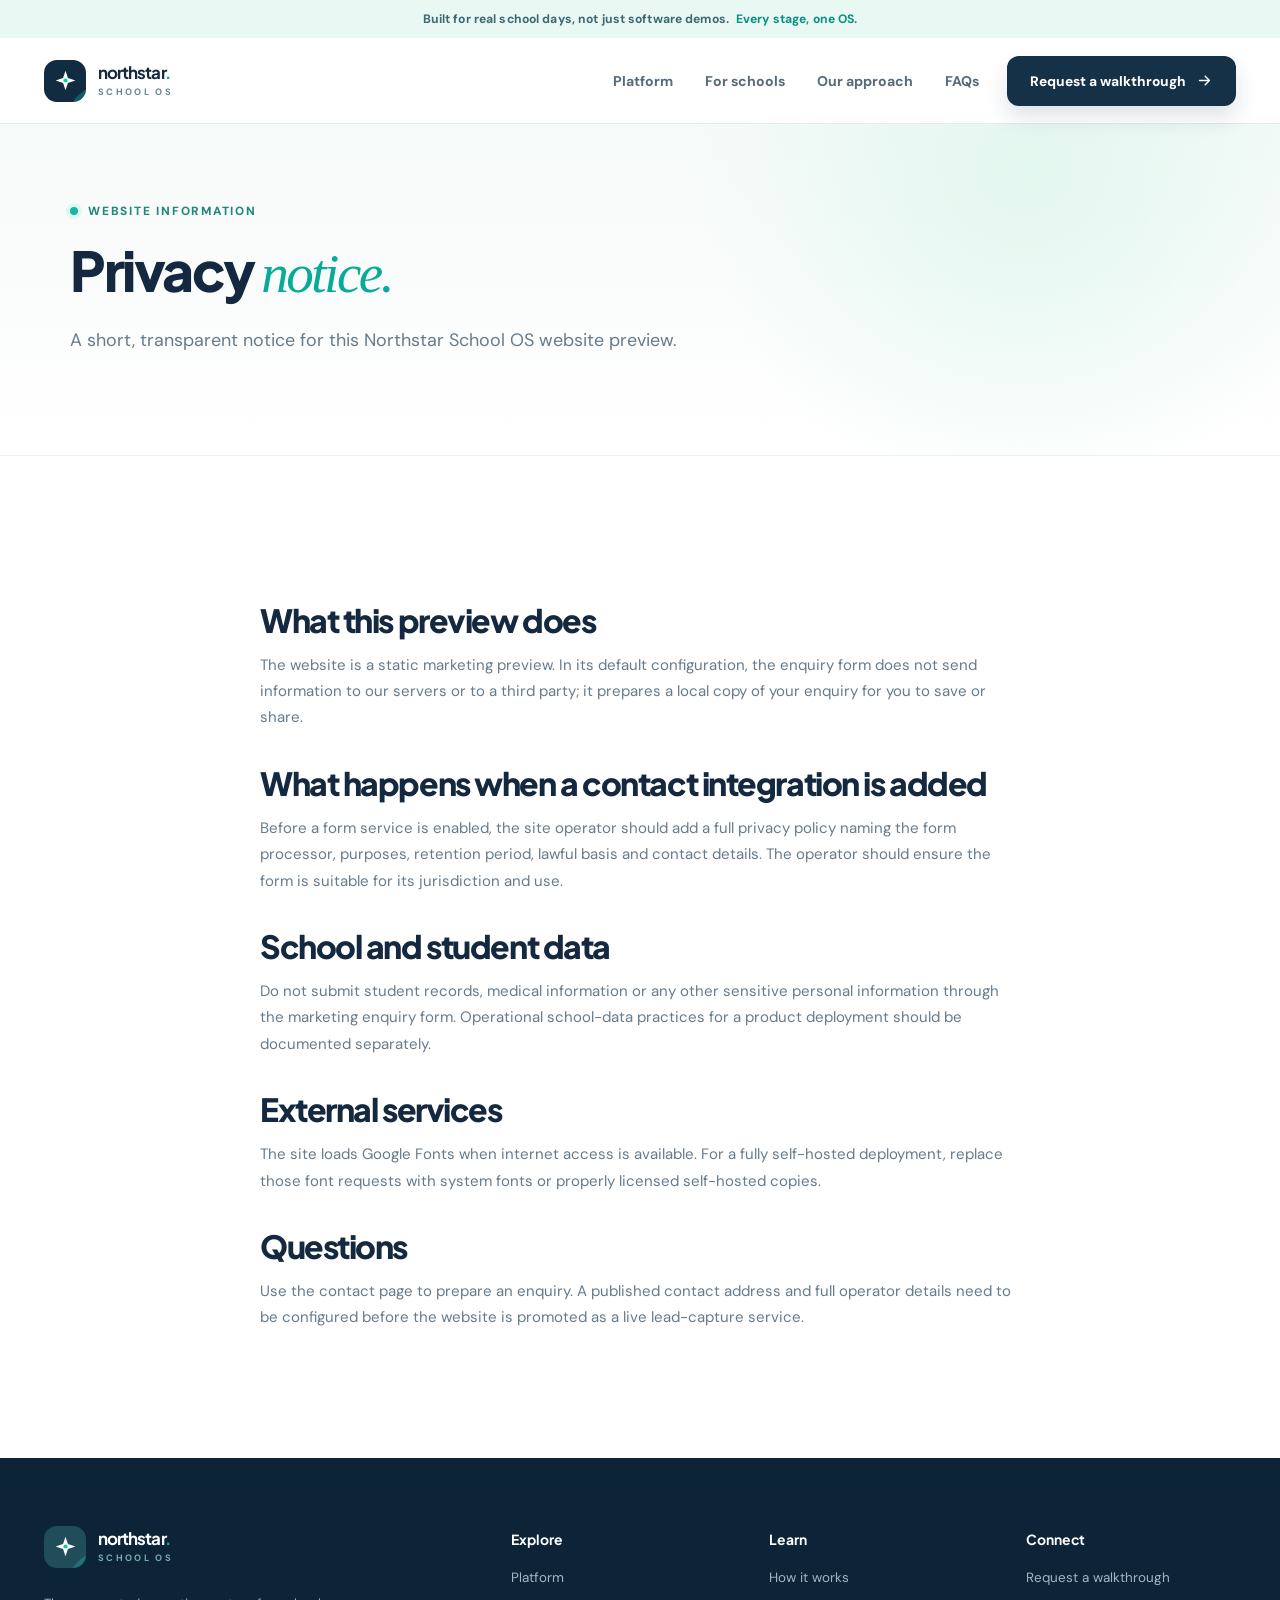
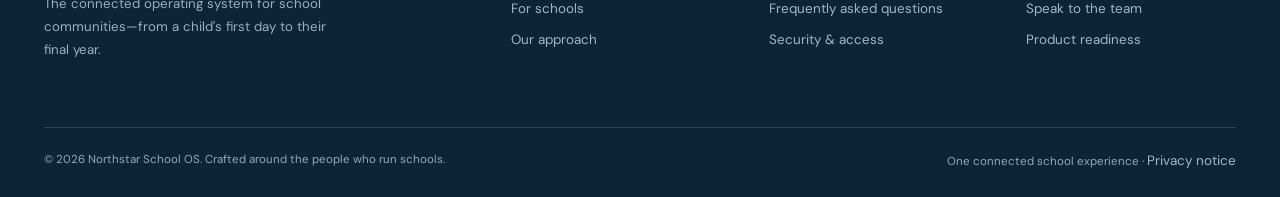
==== privacy.html @ 140eb9c6 "Publish Northstar School OS marketing website" ====
<!doctype html><html lang="en"><head><meta charset="utf-8"><meta name="viewport" content="width=device-width, initial-scale=1"><meta name="theme-color" content="#14283f"><meta name="description" content="How the Northstar School OS website preview handles contact-form information."><title>Privacy Notice | Northstar School OS</title><link rel="icon" type="image/svg+xml" href="assets/favicon.svg"><link rel="stylesheet" href="assets/styles.css"><script src="assets/site.js" defer></script></head><body><div class="topbar">Built for real school days, not just software demos. <span>Every stage, one OS.</span></div>
<header class="nav-wrap"><nav class="nav container" aria-label="Main navigation"><a class="logo" href="index.html" aria-label="Northstar School OS home"><span class="logo-mark"><svg width="23" height="23" viewBox="0 0 24 24" fill="none" aria-hidden="true"><path d="M12 1.7 14.55 9.45 22.3 12l-7.75 2.55L12 22.3l-2.55-7.75L1.7 12l7.75-2.55L12 1.7Z" fill="currentColor"/><circle cx="12" cy="12" r="2.2" fill="#17c7a9"/></svg></span><span class="logo-copy"><strong>northstar<span style="color:#10a994">.</span></strong><small>SCHOOL OS</small></span></a><div class="nav-links"><a href="platform.html" class="">Platform</a><a href="schools.html" class="">For schools</a><a href="approach.html" class="">Our approach</a><a href="index.html#faqs" class="">FAQs</a></div><div class="nav-actions"><a class="btn primary" href="contact.html">Request a walkthrough <svg width="18" height="18" viewBox="0 0 24 24" fill="none" stroke="currentColor" stroke-width="2" stroke-linecap="round" stroke-linejoin="round" aria-hidden="true"><path d="M5 12h14m-6-6 6 6-6 6"/></svg></a></div><button class="mobile-menu-btn" aria-label="Open menu" aria-expanded="false" aria-controls="mobile-menu" id="menu-toggle"><svg width="22" height="22" viewBox="0 0 24 24" fill="none" stroke="currentColor" stroke-width="2" stroke-linecap="round"><path d="M4 7h16M4 12h16M4 17h16"/></svg></button></nav><div id="mobile-menu" class="mobile-menu" aria-label="Mobile navigation"><a href="platform.html" class="">Platform</a><a href="schools.html" class="">For schools</a><a href="approach.html" class="">Our approach</a><a href="index.html#faqs" class="">FAQs</a><a class="btn primary" href="contact.html">Request a walkthrough <svg width="18" height="18" viewBox="0 0 24 24" fill="none" stroke="currentColor" stroke-width="2" stroke-linecap="round" stroke-linejoin="round" aria-hidden="true"><path d="M5 12h14m-6-6 6 6-6 6"/></svg></a></div></header><main id="main"><section class="page-hero compact"><div class="container"><span class="eyebrow">Website information</span><h1>Privacy <span class="serif">notice.</span></h1><p>A short, transparent notice for this Northstar School OS website preview.</p></div></section><section class="section"><div class="container legal-content"><h2>What this preview does</h2><p>The website is a static marketing preview. In its default configuration, the enquiry form does not send information to our servers or to a third party; it prepares a local copy of your enquiry for you to save or share.</p><h2>What happens when a contact integration is added</h2><p>Before a form service is enabled, the site operator should add a full privacy policy naming the form processor, purposes, retention period, lawful basis and contact details. The operator should ensure the form is suitable for its jurisdiction and use.</p><h2>School and student data</h2><p>Do not submit student records, medical information or any other sensitive personal information through the marketing enquiry form. Operational school-data practices for a product deployment should be documented separately.</p><h2>External services</h2><p>The site loads Google Fonts when internet access is available. For a fully self-hosted deployment, replace those font requests with system fonts or properly licensed self-hosted copies.</p><h2>Questions</h2><p>Use the contact page to prepare an enquiry. A published contact address and full operator details need to be configured before the website is promoted as a live lead-capture service.</p></div></section></main><footer class="footer"><div class="container"><div class="footer-grid"><div><a class="logo" href="index.html" aria-label="Northstar School OS home"><span class="logo-mark"><svg width="23" height="23" viewBox="0 0 24 24" fill="none" aria-hidden="true"><path d="M12 1.7 14.55 9.45 22.3 12l-7.75 2.55L12 22.3l-2.55-7.75L1.7 12l7.75-2.55L12 1.7Z" fill="currentColor"/><circle cx="12" cy="12" r="2.2" fill="#17c7a9"/></svg></span><span class="logo-copy"><strong>northstar<span style="color:#10a994">.</span></strong><small>SCHOOL OS</small></span></a><p class="footer-about">The connected operating system for school communities—from a child's first day to their final year.</p></div><div><h4>Explore</h4><a href="platform.html">Platform</a><a href="schools.html">For schools</a><a href="approach.html">Our approach</a></div><div><h4>Learn</h4><a href="index.html#how-it-works">How it works</a><a href="index.html#faqs">Frequently asked questions</a><a href="platform.html#security">Security & access</a></div><div><h4>Connect</h4><a href="contact.html">Request a walkthrough</a><a href="contact.html">Speak to the team</a><a href="platform.html#roadmap">Product readiness</a></div></div><div class="footer-bottom"><span>© <span id="year">2026</span> Northstar School OS. Crafted around the people who run schools.</span><span>One connected school experience · <a href="privacy.html">Privacy notice</a></span></div></div></footer></body></html>
---- assets/styles.css ----
@import url('https://fonts.googleapis.com/css2?family=DM+Sans:wght@400;500;600;700&family=Plus+Jakarta+Sans:wght@400;500;600;700;800&display=swap');
:root{--ink:#14283f;--ink2:#21364f;--muted:#667b8c;--line:#dce7eb;--cream:#f8faf8;--aqua:#09aa9a;--aqua2:#d9f5ef;--blue:#e9f1fa;--peach:#f8e9dd;--white:#fff;--dark:#10253c;--shadow:0 26px 80px rgba(26,59,76,.12);--radius:24px}*{box-sizing:border-box}html{scroll-behavior:smooth}body{margin:0;color:var(--ink);font-family:'DM Sans',Arial,sans-serif;background:#fff;-webkit-font-smoothing:antialiased}h1,h2,h3,h4,p{margin-top:0}h1,h2,h3,h4{font-family:'Plus Jakarta Sans',Arial,sans-serif;letter-spacing:-.045em}h1{font-size:clamp(3.15rem,5.2vw,5.75rem);line-height:1.06;font-weight:800}h2{font-size:clamp(2.25rem,3.45vw,3.9rem);line-height:1.13;font-weight:800}h3{font-size:1.3rem;line-height:1.35;letter-spacing:-.035em}p{line-height:1.75;color:var(--muted)}a{color:inherit;text-decoration:none}button,input,textarea,select{font:inherit}button{cursor:pointer}button:disabled{opacity:.6;cursor:not-allowed}:focus-visible{outline:3px solid #31c6ba;outline-offset:3px}.container{width:min(1192px,calc(100% - 64px));margin:0 auto}.serif{font-family:Georgia,serif;font-weight:400;font-style:italic;color:var(--aqua)}.eyebrow{display:inline-flex;align-items:center;gap:10px;margin-bottom:22px;font-size:.74rem;font-weight:800;letter-spacing:.15em;text-transform:uppercase;color:#20877d}.eyebrow:before{content:"";width:8px;height:8px;background:#13b9a5;border-radius:50%;box-shadow:0 0 0 4px #e2f9f3}.eyebrow.dark{color:#a4e6dc}.eyebrow.dark:before{box-shadow:0 0 0 4px #1d4b56}.topbar{height:38px;display:flex;justify-content:center;align-items:center;color:#3b6874;background:#eaf8f4;font-size:.76rem;font-weight:700;letter-spacing:.01em}.topbar span{margin-left:7px;color:#078f81}.nav-wrap{height:86px;background:rgba(255,255,255,.94);position:sticky;top:0;z-index:30;border-bottom:1px solid rgba(219,231,234,.8);backdrop-filter:blur(15px)}.nav{height:100%;display:flex;justify-content:space-between;align-items:center;gap:28px}.logo{display:inline-flex;align-items:center;gap:12px;min-width:max-content}.logo-mark{display:inline-grid;place-items:center;width:42px;height:42px;border-radius:13px;background:#112c41;color:#fff;position:relative;overflow:hidden}.logo-mark:after{content:"";position:absolute;width:52px;height:52px;left:23px;top:25px;border:11px solid rgba(31,209,184,.28);border-radius:50%}.logo-mark svg{position:relative;z-index:1}.logo-copy strong{display:block;font-family:'Plus Jakarta Sans';font-size:1.06rem;letter-spacing:-.055em;line-height:1.1}.logo-copy small{display:block;color:#6a8591;font-weight:700;font-size:.58rem;letter-spacing:.25em;margin-top:4px}.nav-links{display:flex;gap:32px;align-items:center;margin-left:auto}.nav-links a{color:#566a79;font-size:.88rem;font-weight:700;transition:.2s}.nav-links a:hover,.nav-links a.active{color:#058d80}.nav-actions{display:flex;align-items:center;gap:11px}.btn{display:inline-flex;justify-content:center;align-items:center;gap:10px;min-height:50px;padding:0 22px;border-radius:12px;border:1px solid transparent;font-weight:800;font-size:.86rem;transition:.23s;text-align:center;white-space:nowrap}.btn:hover{transform:translateY(-2px)}.btn.primary{background:#153147;color:#fff;box-shadow:0 12px 22px rgba(17,47,70,.13)}.btn.primary:hover{background:#1f485e}.btn.green{background:#04a996;color:#fff}.btn.green:hover{background:#069582}.btn.light{background:white;border-color:#d8e5e9;color:#204053}.btn.text{padding:0;background:none;color:#167f77;min-height:42px}.btn svg,.text-link svg{width:17px;height:17px}.mobile-menu-btn{border:0;background:#eaf4f2;border-radius:11px;width:43px;height:43px;color:#173d49;display:none;align-items:center;justify-content:center}.mobile-menu{display:none}.hero{position:relative;overflow:hidden;padding:92px 0 106px;background:radial-gradient(circle at 80% 22%,#e1f9f2 0%,transparent 34%),linear-gradient(180deg,#f8fcfa 0%,#fff 90%)}.hero .container{display:grid;grid-template-columns:minmax(0,1fr) minmax(0,1.04fr);align-items:center;gap:54px}.hero h1{margin-bottom:24px}.hero p.lead{font-size:1.09rem;line-height:1.75;max-width:525px;color:#5e7280}.hero .hero-ctas{display:flex;gap:12px;flex-wrap:wrap;margin:30px 0 32px}.hero-mini{display:flex;align-items:center;gap:16px;font-size:.82rem;color:#657d88}.hero-mini svg{width:18px;height:18px;color:#01a994}.mini-line{height:20px;width:1px;background:#d4e1e3}.hero-visual{min-width:0;position:relative;padding:34px 4px 40px 15px}.glow-orb{position:absolute;background:#d6f1e7;width:510px;height:510px;top:-35px;right:-80px;border-radius:50%;z-index:0}.orb-ring{position:absolute;border:1px solid rgba(26,134,127,.19);width:570px;height:570px;top:-65px;right:-110px;border-radius:50%}.dashboard{position:relative;z-index:2;border:1px solid #e2e7e7;border-radius:21px;background:white;box-shadow:var(--shadow);overflow:hidden;transform:rotate(-1.4deg)}.browser-top{height:43px;display:flex;align-items:center;justify-content:space-between;padding:0 16px;background:#f8fafb;border-bottom:1px solid #e7eff2}.browser-dots{display:flex;gap:5px}.browser-dots i{width:7px;height:7px;border-radius:50%;background:#d0dce3}.browser-dots i:first-child{background:#edaa9c}.browser-dots i:nth-child(2){background:#f2d59d}.browser-dots i:nth-child(3){background:#91d3c2}.browser-top span{font-size:.62rem;color:#8198a4;font-weight:700}.dash-shell{display:grid;grid-template-columns:117px 1fr;min-height:368px}.dash-side{background:#f7fafb;border-right:1px solid #e9eff1;padding:20px 10px}.dash-brand{font-family:'Plus Jakarta Sans';font-weight:800;letter-spacing:-.05em;font-size:.84rem;display:flex;align-items:center;gap:5px;margin:0 0 25px 6px}.dash-brand span{color:#00a78d}.dash-nav{display:flex;gap:9px;align-items:center;font-size:.62rem;font-weight:700;color:#8497a2;padding:9px 10px;margin-bottom:7px;border-radius:7px}.dash-nav.active{color:#047e72;background:#dff6f0}.dash-nav b{height:10px;width:10px;border-radius:3px;background:#b5c9ce;display:block}.dash-nav.active b{background:#11ad9e}.dash-main{padding:20px;background:#fff}.dash-head{display:flex;justify-content:space-between;align-items:center;margin-bottom:16px}.dash-head strong{font-size:1rem;letter-spacing:-.04em}.dash-head small{font-size:.61rem;color:#8ba0aa}.dash-badge{padding:6px 8px;background:#dff8f0;border-radius:20px;color:#0b8b76;font-size:.53rem;font-weight:800}.metrics{display:grid;grid-template-columns:repeat(3,1fr);gap:9px}.metric{background:#f5f9fa;border:1px solid #e9eef0;border-radius:10px;padding:11px}.metric span{color:#7993a0;font-size:.55rem;display:block;margin-bottom:6px}.metric strong{color:#19364c;font-size:1.08rem;font-family:'Plus Jakarta Sans';letter-spacing:-.04em}.metric small{color:#129c83;font-size:.54rem}.dash-bottom{display:grid;grid-template-columns:1.16fr .84fr;gap:11px;margin-top:12px}.dash-card{border:1px solid #edf0f2;border-radius:11px;padding:13px;min-width:0}.dash-card header{display:flex;align-items:center;justify-content:space-between;margin-bottom:12px}.dash-card header strong{font-size:.65rem}.dash-card header small{font-size:.51rem;color:#9ab0b8}.bars{height:106px;display:flex;align-items:flex-end;justify-content:space-between;gap:7px;padding-bottom:17px;border-bottom:1px solid #edf2f3}.bar{height:var(--height);flex:1;position:relative;border-radius:4px 4px 0 0;background:#d1e9e5}.bar.highlight{background:linear-gradient(#2fc4a9,#059b8c)}.bar:after{content:attr(data-label);position:absolute;bottom:-14px;left:50%;transform:translateX(-50%);font-size:.46rem;color:#9baab3}.activity{display:flex;gap:8px;align-items:flex-start;margin:12px 0}.activity i{flex:0 0 auto;width:21px;height:21px;background:#e0f4ed;border-radius:7px;display:grid;place-items:center;color:#18a993;font-style:normal;font-size:.65rem}.activity:nth-child(3) i{background:#eaf1ff;color:#598ad4}.activity:nth-child(4) i{background:#fdefe3;color:#c88d52}.activity strong{display:block;font-size:.57rem;line-height:1.45;color:#385467}.activity small{display:block;font-size:.49rem;color:#9aabb3;margin-top:3px}.float-card{position:absolute;z-index:4;background:#fff;border:1px solid #e1ede9;box-shadow:0 15px 45px rgba(18,46,50,.13);border-radius:13px;padding:12px 15px;display:flex;gap:11px;align-items:center;transform:rotate(3deg)}.float-card.left{bottom:18px;left:-20px}.float-card.right{top:37px;right:-30px;transform:rotate(4deg)}.float-card i{width:35px;height:35px;display:grid;place-items:center;background:#e1f8f2;color:#049a82;border-radius:10px;font-size:1.3rem;font-style:normal}.float-card strong{display:block;font-size:.72rem}.float-card small{display:block;font-size:.64rem;color:#789198;margin-top:3px}.visual-disclaimer{position:absolute;bottom:-7px;right:3px;z-index:3;font-size:.63rem;color:#91a5a8}.strip{background:#f4f9f7;padding:29px 0;border-top:1px solid #eaf0ef;border-bottom:1px solid #eaf0ef}.strip-inner{display:flex;align-items:center;gap:42px;justify-content:space-between}.strip-inner>p{font-size:.75rem;color:#87999f;font-weight:800;letter-spacing:.1em;text-transform:uppercase;max-width:160px;line-height:1.6;margin:0}.strip-points{display:flex;gap:38px;align-items:center;flex-wrap:wrap}.strip-points span{display:flex;align-items:center;gap:9px;font-size:.86rem;font-weight:800;color:#456574}.strip-points svg{width:20px;height:20px;color:#089c88}.section{padding:112px 0}.section.alt{background:#f8fbfa}.section-head{max-width:710px;margin-bottom:48px}.section-head.center{text-align:center;margin:0 auto 50px}.section-head p{font-size:1.05rem;max-width:640px}.grid{display:grid;gap:18px}.grid.cols3{grid-template-columns:repeat(3,minmax(0,1fr))}.grid.cols4{grid-template-columns:repeat(4,minmax(0,1fr))}.feature-card{border:1px solid #e4ecee;border-radius:20px;padding:30px;background:white;min-height:244px;transition:.25s;position:relative;overflow:hidden}.feature-card:hover{box-shadow:0 18px 40px rgba(22,48,57,.09);transform:translateY(-3px);border-color:#c8e9de}.icon-box{width:48px;height:48px;display:grid;place-items:center;border-radius:14px;background:#e4f8f1;color:#079d8f;margin-bottom:24px}.icon-box.blue{background:#e8f0ff;color:#5380b9}.icon-box.peach{background:#fff0e5;color:#c58458}.icon-box.purple{background:#f0e9ff;color:#8669b9}.icon-box svg{width:24px;height:24px}.feature-card h3{font-size:1.09rem;margin-bottom:9px}.feature-card p{font-size:.86rem;margin:0;line-height:1.65}.feature-card .tiny-tag{position:absolute;top:32px;right:24px;background:#f1f6f6;color:#8aa0a5;border-radius:6px;font-size:.61rem;font-weight:700;padding:6px 8px}.two-tone{background:linear-gradient(135deg,#e8f7f2,#f8fcfa);border:1px solid #d7ece4;border-radius:28px;padding:60px}.stages-layout{display:grid;grid-template-columns:.8fr 1.2fr;gap:60px;align-items:center}.stages-tabs{display:flex;flex-direction:column;gap:11px}.stage-tab{width:100%;display:flex;justify-content:space-between;align-items:center;text-align:left;padding:19px 20px;background:rgba(255,255,255,.48);color:#547082;border:1px solid transparent;border-radius:12px;font-family:'Plus Jakarta Sans';font-weight:800;transition:.2s}.stage-tab:hover{background:#fff}.stage-tab.active{background:#fff;color:#11384a;border-color:#d5e5e4;box-shadow:0 10px 25px rgba(25,81,70,.07)}.stage-tab .tab-arrow{font-size:1.2rem;color:#8eada9}.stage-panel{background:#fff;padding:40px;border:1px solid #dde9e8;border-radius:22px;min-height:379px;box-shadow:0 16px 42px rgba(23,67,60,.06)}.stage-label{display:inline-flex;border-radius:100px;background:#effaf6;color:#139a86;font-size:.67rem;font-weight:800;padding:7px 12px;text-transform:uppercase;letter-spacing:.08em}.stage-panel h3{font-size:2rem;margin:22px 0 14px}.stage-panel p{max-width:460px}.check-list{list-style:none;margin:26px 0 0;padding:0;display:grid;gap:13px}.check-list li{display:flex;align-items:center;gap:12px;font-size:.87rem;font-weight:700;color:#476374}.check-list li:before{content:'✓';display:inline-grid;place-items:center;flex:0 0 auto;width:21px;height:21px;color:#048e7b;background:#dff8ef;border-radius:100px;font-weight:900}.small-note{font-size:.75rem;color:#889b9f;margin-top:18px}.dark-section{background:#112b42;position:relative;overflow:hidden;color:#fff}.dark-section:before{content:"";position:absolute;width:650px;height:650px;border:1px solid #2b5360;border-radius:50%;right:-330px;top:-240px;box-shadow:0 0 0 85px rgba(43,83,96,.12),0 0 0 170px rgba(43,83,96,.08)}.dark-section h2,.dark-section h3{color:#fff}.dark-section p{color:#b6cbd2}.dark-section .section-head{position:relative}.role-rail{display:flex;flex-wrap:wrap;gap:10px;margin:38px 0 25px;position:relative}.role-tab{padding:12px 18px;background:#1c3b50;color:#a7c3ce;border:1px solid #315369;border-radius:12px;font-size:.87rem;font-weight:800}.role-tab:hover,.role-tab.active{background:#d4f5e9;border-color:#d4f5e9;color:#12685f}.role-panel{background:#17394e;display:grid;grid-template-columns:1fr .9fr;gap:60px;padding:42px;border:1px solid #31576a;border-radius:22px;position:relative;align-items:center}.role-panel h3{font-size:2rem;margin:14px 0}.role-panel ul{list-style:none;padding:0;display:grid;gap:13px;margin:20px 0}.role-panel li{display:flex;gap:11px;color:#d9e8e7;font-size:.89rem;align-items:center}.role-panel li:before{content:'✓';width:22px;height:22px;flex:0 0 auto;display:grid;place-items:center;border-radius:50%;background:#2c6d69;font-size:.75rem}.role-art{min-height:254px;background:#f5faf8;border-radius:16px;padding:20px;color:#234154}.role-art .role-art-top{display:flex;justify-content:space-between;font-size:.75rem;font-weight:800;padding:5px 0 14px;border-bottom:1px solid #dce6e5}.role-art .role-art-top span{color:#00a991}.role-rows{margin-top:14px}.role-row{display:flex;justify-content:space-between;align-items:center;padding:12px 0;border-bottom:1px solid #e4eeee;font-size:.77rem;font-weight:700}.role-row:last-child{border-bottom:0}.role-row span{display:flex;align-items:center;gap:10px}.role-row span i{width:26px;height:26px;border-radius:8px;display:inline-grid;place-items:center;background:#e2f5ee;font-size:.8rem;font-style:normal}.role-row strong{color:#0c9b86;font-size:.71rem}.role-row strong.neutral{color:#6e8d97}.workflow{counter-reset:step;display:grid;grid-template-columns:repeat(4,minmax(0,1fr));gap:20px}.workflow article{position:relative;padding:20px 16px 20px 0}.workflow article:before{counter-increment:step;content:'0' counter(step);color:#05a795;font-size:.79rem;font-family:'Plus Jakarta Sans';font-weight:800;letter-spacing:.1em}.workflow article:after{content:'';position:absolute;top:29px;left:50px;right:0;height:1px;background:#d6e5e3}.workflow article:last-child:after{display:none}.workflow h3{margin:20px 0 12px;font-size:1.18rem}.workflow p{font-size:.85rem}.quote-band{padding:65px 0;background:#eaf8f3;text-align:center}.quote-band blockquote{font-family:'Plus Jakarta Sans';font-size:clamp(1.5rem,2.8vw,2.8rem);font-weight:800;letter-spacing:-.045em;line-height:1.4;max-width:940px;margin:0 auto}.quote-band span{color:#039985}.faq-grid{display:grid;grid-template-columns:.72fr 1.28fr;gap:80px}.faq-list{display:grid;gap:11px}.faq-item{background:#fff;border:1px solid #e3ebed;border-radius:14px;overflow:hidden}.faq-question{width:100%;padding:20px 21px;text-align:left;border:0;background:none;color:#213b4d;font-weight:800;display:flex;justify-content:space-between;align-items:center;gap:20px;font-size:.94rem}.faq-question svg{flex:0 0 auto;width:18px;height:18px;transition:transform .2s}.faq-item.open .faq-question svg{transform:rotate(45deg)}.faq-answer{display:none;padding:0 21px 20px;color:#617784;font-size:.88rem;line-height:1.7}.faq-item.open .faq-answer{display:block}.cta-area{padding:85px 0;background:#f9fbfb}.cta-panel{background:linear-gradient(115deg,#12334a,#174b58);padding:70px 80px;border-radius:26px;color:#fff;position:relative;overflow:hidden;display:flex;align-items:center;justify-content:space-between;gap:50px}.cta-panel:after{content:'✦';position:absolute;font-size:360px;line-height:1;color:#3a7773;right:21%;top:-140px;opacity:.16;pointer-events:none}.cta-panel h2{font-size:clamp(2rem,3.3vw,3.5rem);margin:0 0 18px;max-width:640px}.cta-panel p{color:#bdced3;margin:0;max-width:490px}.cta-panel .btn{z-index:1;position:relative;flex:0 0 auto}.footer{background:#0d2438;padding:68px 0 28px;color:#fff}.footer-grid{display:grid;grid-template-columns:2fr repeat(3,1fr);gap:48px}.footer .logo-mark{background:#214d5b}.footer .logo-copy small{color:#78aaad}.footer-about{font-size:.83rem;color:#95b2bf;max-width:290px;margin-top:24px}.footer h4{font-size:.87rem;letter-spacing:0;margin:5px 0 21px}.footer a:not(.logo){display:block;color:#9fb9c3;font-size:.84rem;margin:0 0 14px}.footer a:hover{color:#fff}.footer-bottom{display:flex;justify-content:space-between;gap:24px;border-top:1px solid #274257;margin-top:52px;padding-top:24px;color:#8dabb8;font-size:.72rem}.footer-bottom a{display:inline!important;margin:0!important}.page-hero{background:radial-gradient(circle at 80% 14%,#e2f7ef,transparent 31%),linear-gradient(#f6faf8,#fff);padding:84px 0 95px;border-bottom:1px solid #edf3f1}.page-hero .container{max-width:1140px}.page-hero h1{max-width:850px;font-size:clamp(3rem,5vw,5.4rem);margin:0 0 22px}.page-hero p{max-width:700px;font-size:1.12rem}.page-hero .hero-ctas{display:flex;gap:12px;margin-top:25px}.page-hero.compact{padding:75px 0 80px}.page-hero.compact h1{font-size:clamp(2.7rem,4.3vw,4.75rem)}.platform-grid{display:grid;grid-template-columns:repeat(2,minmax(0,1fr));gap:19px}.platform-feature{padding:32px;border-radius:20px;border:1px solid #e1ebec;background:#fff;min-height:230px;display:flex;gap:23px}.platform-feature .icon-box{flex:0 0 54px;margin:0}.platform-feature h3{font-size:1.24rem}.platform-feature p{font-size:.88rem}.platform-feature small{display:inline-block;margin-top:4px;font-size:.72rem;font-weight:800;color:#139b8a;letter-spacing:.02em}.callout{background:#eaf8f2;border:1px solid #d4ebe3;padding:35px 42px;border-radius:20px;margin-top:32px;display:flex;justify-content:space-between;align-items:center;gap:30px}.callout p{margin:8px 0 0}.safety-grid{display:grid;grid-template-columns:.85fr 1.15fr;gap:70px;align-items:center}.safety-visual{background:#102b41;border-radius:26px;padding:44px;color:#fff;min-height:390px;position:relative;overflow:hidden}.safety-visual:before{content:'';position:absolute;inset:30px;border:1px solid #36576b;border-radius:23px}.safety-visual .lock{width:75px;height:75px;background:#2a5762;display:grid;place-items:center;margin:23px auto 30px;border-radius:23px;color:#9defd9}.safety-visual .lock svg{width:37px;height:37px}.safety-visual h3{text-align:center;font-size:1.65rem;max-width:300px;margin:0 auto 20px;line-height:1.4}.safety-visual p{text-align:center;font-size:.85rem;color:#afc9ce}.safety-visual .pill-row{display:flex;justify-content:center;gap:8px;flex-wrap:wrap;margin-top:28px}.safety-visual .pill-row span{font-size:.68rem;color:#b2eade;border:1px solid #42756d;padding:9px 11px;border-radius:50px}.content-list{display:grid;gap:20px;margin-top:30px}.content-list div{display:flex;gap:16px}.content-list .icon-box{margin:0;flex:0 0 42px;width:42px;height:42px;border-radius:12px}.content-list h3{margin-bottom:5px;font-size:1.04rem}.content-list p{font-size:.85rem;margin:0}.solution-cards{display:grid;grid-template-columns:repeat(3,1fr);gap:18px}.solution-card{padding:32px;border-radius:21px;border:1px solid #e0eae9;background:#fff}.solution-card h3{font-size:1.45rem}.solution-card p{font-size:.89rem}.solution-card ul{list-style:none;padding:0;margin:22px 0;display:grid;gap:12px}.solution-card li{font-size:.84rem;color:#435c6a;display:flex;gap:8px;align-items:flex-start}.solution-card li:before{content:'✦';color:#13af9c}.solution-card .text-link{color:#079784;font-size:.85rem;font-weight:800}.solution-card.featured{background:#12354a;color:white;border-color:#12354a}.solution-card.featured p,.solution-card.featured li{color:#c1d7d7}.solution-card.featured .text-link{color:#80e6cf}.solution-card.featured .icon-box{background:#24566a;color:#90edce}.outcome-columns{display:grid;grid-template-columns:repeat(2,1fr);gap:28px}.outcome{display:flex;align-items:start;gap:18px;padding:22px;background:#fff;border:1px solid #e3efee;border-radius:16px}.outcome .icon-box{flex:0 0 43px;width:43px;height:43px;margin:0;border-radius:12px}.outcome h3{font-size:1.1rem;margin-bottom:7px}.outcome p{font-size:.85rem;margin:0}.manifesto{display:grid;grid-template-columns:1fr 1fr;gap:68px;align-items:center}.manifesto-big{background:#e9f7f2;border-radius:27px;padding:55px}.manifesto-big p{font-size:clamp(1.5rem,2.9vw,2.65rem);font-weight:800;font-family:'Plus Jakarta Sans';letter-spacing:-.04em;color:#24465a;line-height:1.42;margin:0}.manifesto-big span{color:#009b8c}.principles{display:grid;gap:15px}.principle{padding:22px 0;border-bottom:1px solid #dfebea;display:flex;gap:19px}.principle span{font-family:'Plus Jakarta Sans';font-size:.85rem;font-weight:800;color:#05a695}.principle h3{margin:0 0 7px}.principle p{font-size:.87rem;margin:0}.contact-grid{display:grid;grid-template-columns:.9fr 1.1fr;gap:72px;align-items:start}.contact-aside{padding-top:15px}.contact-aside h2{font-size:clamp(2.3rem,3.4vw,3.6rem)}.contact-steps{margin:35px 0;display:grid;gap:21px}.contact-steps div{display:flex;gap:15px;align-items:start}.contact-steps i{width:31px;height:31px;display:grid;place-items:center;background:#e1f7ef;color:#028c7d;border-radius:10px;font-weight:800;font-style:normal;flex:0 0 auto;font-size:.77rem}.contact-steps p{margin:2px 0 0;color:#506f7b;font-size:.89rem}.contact-form{padding:37px;background:#fff;border:1px solid #e1ebeb;border-radius:23px;box-shadow:0 22px 60px rgba(23,69,66,.06)}.contact-form h3{font-size:1.5rem;margin-bottom:8px}.form-intro{font-size:.84rem;margin-bottom:25px}.form-grid{display:grid;grid-template-columns:1fr 1fr;gap:17px}.field{display:flex;flex-direction:column;gap:7px}.field.full{grid-column:1/-1}.field label{font-weight:800;font-size:.76rem;color:#3e5864}.field input,.field select,.field textarea{width:100%;border:1px solid #d7e3e7;border-radius:10px;background:#fcfdfd;color:#294659;padding:14px 13px;font-size:.85rem;outline:0;transition:.2s}.field textarea{min-height:125px;resize:vertical}.field input:focus,.field textarea:focus,.field select:focus{border-color:#04a38f;box-shadow:0 0 0 3px #dbf6ef}.form-foot{margin-top:24px}.form-foot button{width:100%}.form-foot p{font-size:.74rem;margin:13px 0 0}.form-message{margin-top:16px;padding:16px;background:#eff9f6;color:#136f62;border:1px solid #bfe6da;border-radius:12px;font-size:.84rem;line-height:1.7;display:none}.form-message.visible{display:block}.label-chip{background:#eaf6f0;color:#0c9484;padding:8px 13px;border-radius:30px;display:inline-flex;font-size:.69rem;font-weight:800;margin-bottom:24px}.legal-content{max-width:760px}.legal-content h2{font-size:2rem;margin:34px 0 14px}.legal-content p,.legal-content li{font-size:.94rem}.legal-content ul{padding-left:23px}.notfound{text-align:center;padding:120px 20px}.notfound h1{font-size:5rem}.muted{color:#7d9299}.text-link{display:inline-flex;align-items:center;gap:7px;font-weight:800;color:#029d8d;font-size:.89rem}.text-link:hover{text-decoration:underline}.mobile-only{display:none}@media (max-width:1080px){.nav-links{gap:20px}.nav-actions .btn{padding:0 15px}.hero .container{gap:20px}.hero-visual{transform:scale(.95);transform-origin:center}.float-card.right{right:-6px}.feature-card{padding:24px}.cta-panel{padding:58px}.footer-grid{gap:30px}}@media (max-width:900px){.container{width:min(100% - 42px,680px)}.nav-links,.nav-actions{display:none}.mobile-menu-btn{display:flex;margin-left:auto}.mobile-menu.open{display:flex;position:absolute;top:86px;left:0;right:0;background:white;flex-direction:column;padding:15px 22px 25px;box-shadow:0 25px 35px rgba(13,42,47,.13);border-bottom:1px solid #e1e9e9}.mobile-menu a{padding:13px 8px;font-size:.95rem;font-weight:800;color:#345366}.mobile-menu .btn{margin-top:10px}.hero{padding:75px 0 65px}.hero .container{grid-template-columns:1fr}.hero h1{max-width:670px}.hero p.lead{max-width:600px}.hero-visual{margin:5px auto 0;max-width:560px;width:100%;transform:none}.grid.cols3{grid-template-columns:repeat(2,1fr)}.grid.cols4{grid-template-columns:repeat(2,1fr)}.strip-inner{gap:22px;align-items:start;flex-direction:column}.stages-layout,.faq-grid,.role-panel,.manifesto,.safety-grid,.contact-grid{grid-template-columns:1fr;gap:35px}.stage-panel{min-height:0}.two-tone{padding:34px}.workflow{grid-template-columns:repeat(2,1fr)}.workflow article:nth-child(2):after{display:none}.footer-grid{grid-template-columns:1fr 1fr}.footer-grid>div:first-child{grid-column:1/-1}.cta-panel{display:block}.cta-panel .btn{margin-top:30px}.platform-grid,.outcome-columns{grid-template-columns:1fr}.solution-cards{grid-template-columns:1fr 1fr}.page-hero{padding:75px 0}.section{padding:80px 0}}@media (max-width:600px){.container{width:calc(100% - 36px)}.topbar{font-size:.62rem}.nav-wrap{height:72px}.nav{gap:8px}.logo-mark{width:38px;height:38px}.logo-copy strong{font-size:.95rem}.mobile-menu.open{top:72px}.hero{padding:59px 0 68px}.hero h1{font-size:clamp(2.55rem,12vw,3.75rem);letter-spacing:-.055em}.hero p.lead{font-size:1rem}.hero .hero-ctas{flex-direction:column;align-items:stretch}.hero-mini{flex-wrap:wrap;gap:11px}.hero-visual{padding:20px 0 28px}.glow-orb{width:350px;height:350px;right:-15px;top:-3px}.orb-ring{width:380px;height:380px;right:-30px;top:-18px}.dashboard{transform:none}.dash-shell{grid-template-columns:82px 1fr;min-height:0}.dash-side{padding:16px 5px}.dash-brand{font-size:.6rem;margin-left:4px}.dash-nav{padding:9px 3px;font-size:.48rem;gap:4px}.dash-nav b{height:7px;width:7px}.dash-main{padding:12px}.dash-head strong{font-size:.78rem}.dash-head small{font-size:.46rem}.dash-badge{font-size:.46rem}.metrics{gap:5px}.metric{padding:7px;border-radius:6px}.metric span{font-size:.47rem}.metric strong{font-size:.79rem}.metric small{font-size:.43rem}.dash-bottom{gap:5px;margin-top:7px}.dash-card{padding:8px;border-radius:6px}.dash-card header strong{font-size:.53rem}.dash-card header small{font-size:.45rem}.bars{gap:3px;height:92px}.activity{margin:8px 0;gap:5px}.activity i{height:15px;width:15px;font-size:.43rem}.activity strong{font-size:.42rem}.activity small{font-size:.38rem}.float-card{padding:7px 9px;gap:6px}.float-card.left{left:-8px;bottom:0}.float-card.right{right:-8px;top:7px}.float-card i{width:24px;height:24px;font-size:.8rem;border-radius:7px}.float-card strong{font-size:.52rem}.float-card small{font-size:.45rem}.visual-disclaimer{bottom:-16px;right:0}.section{padding:71px 0}.section-head{margin-bottom:35px}.section-head h2{font-size:clamp(2.1rem,9vw,3rem)}.grid.cols3,.grid.cols4,.solution-cards{grid-template-columns:1fr}.feature-card{min-height:0;padding:27px}.two-tone{padding:22px;border-radius:20px}.stages-tabs{gap:7px}.stage-tab{padding:15px}.stage-panel{padding:24px}.stage-panel h3{font-size:1.6rem}.dark-section .role-rail{display:grid;grid-template-columns:1fr 1fr}.role-tab{padding:12px 7px;font-size:.76rem}.role-panel{padding:24px;gap:20px}.role-panel h3{font-size:1.65rem}.role-art{min-height:0;padding:15px}.workflow{grid-template-columns:1fr;gap:3px}.workflow article:after{display:none}.quote-band{padding:47px 0}.faq-grid{gap:23px}.cta-area{padding:50px 0}.cta-panel{padding:37px 27px;border-radius:20px}.cta-panel h2{font-size:2.2rem}.footer{padding:55px 0 25px}.footer-grid{grid-template-columns:1fr 1fr;gap:30px 20px}.footer-grid>div:first-child{grid-column:1/-1}.footer-bottom{flex-direction:column;gap:10px}.page-hero{padding:60px 0 64px}.page-hero h1{font-size:clamp(2.5rem,10.5vw,3.75rem)}.page-hero .hero-ctas{flex-direction:column;align-items:stretch}.platform-feature{padding:23px;gap:16px}.platform-feature .icon-box{flex-basis:42px;width:42px;height:42px}.callout{padding:25px;display:block}.callout .btn{margin-top:24px}.safety-visual{padding:27px;min-height:330px}.manifesto-big{padding:32px}.contact-form{padding:22px}.form-grid{grid-template-columns:1fr}.field.full{grid-column:auto}.contact-aside h2{font-size:2.4rem}}
@media(prefers-reduced-motion:reduce){*,*:before,*:after{scroll-behavior:auto!important;transition-duration:.01ms!important;animation-duration:.01ms!important}}
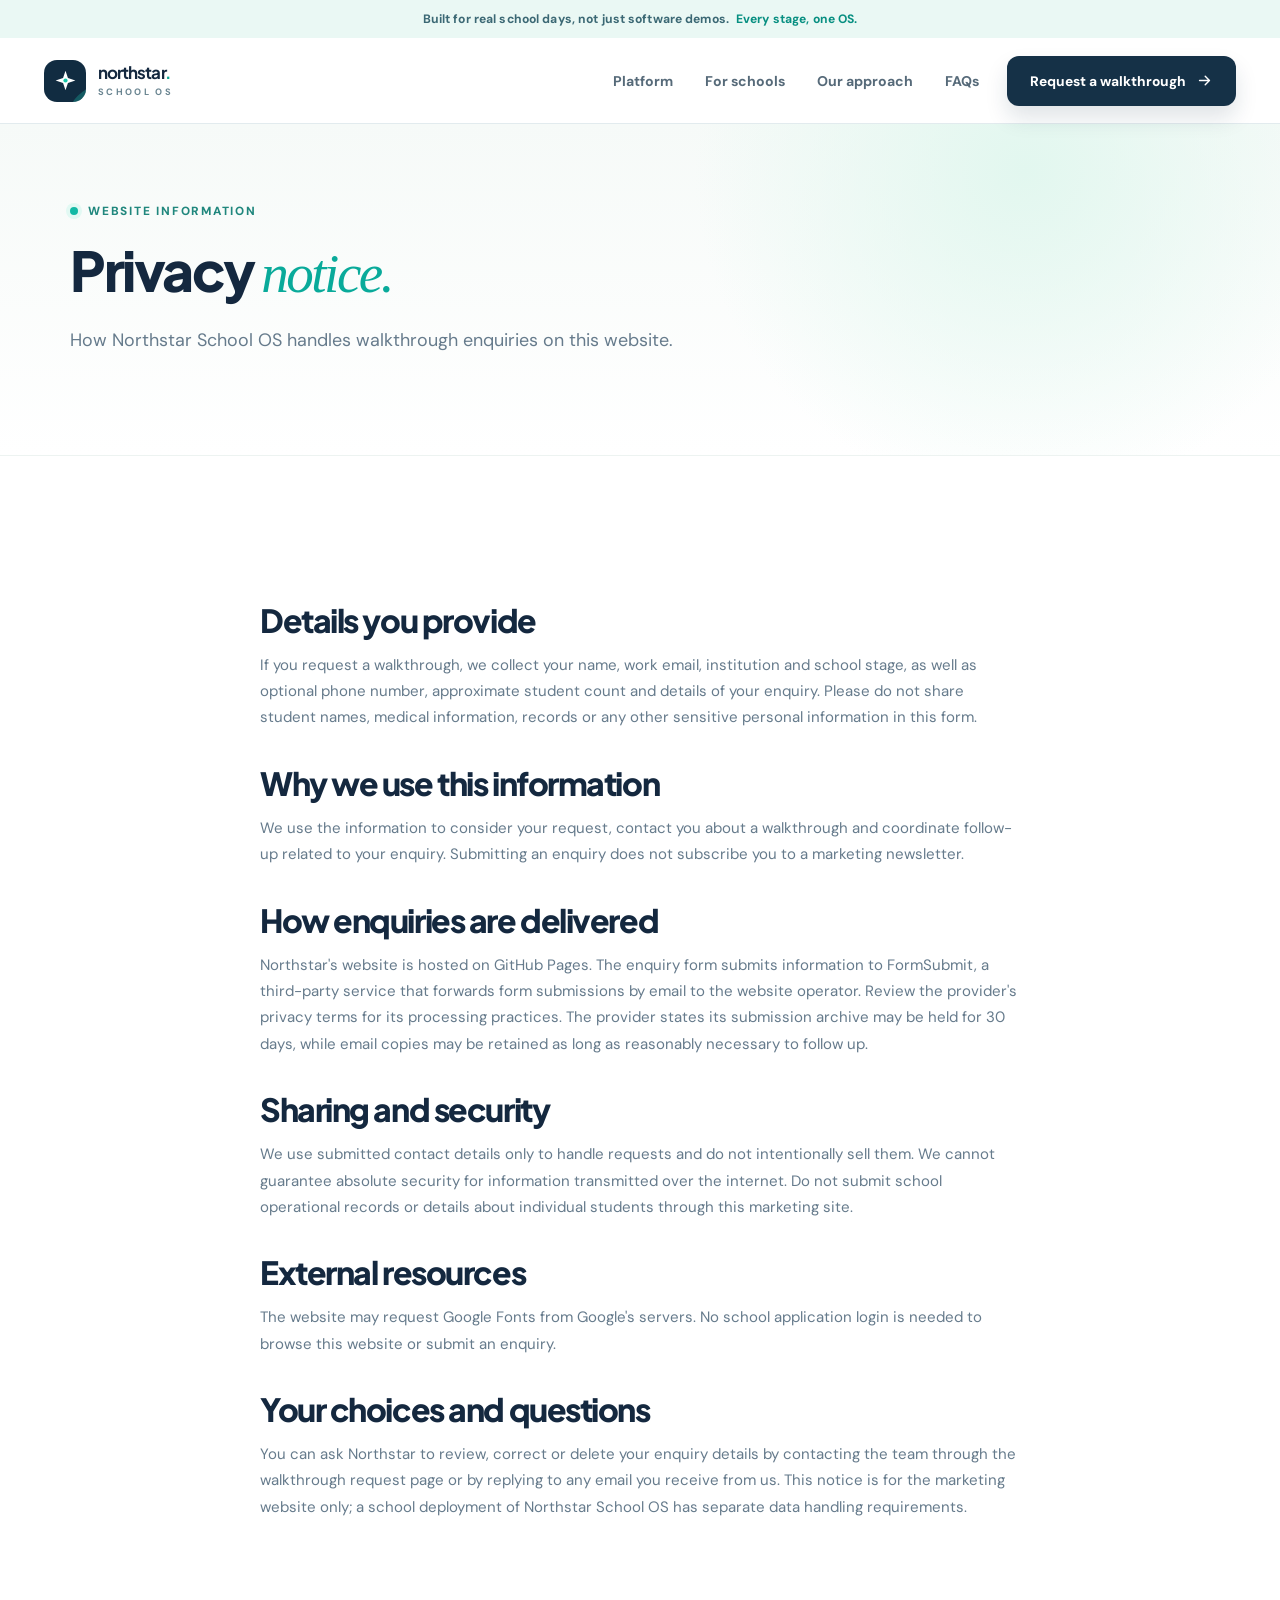
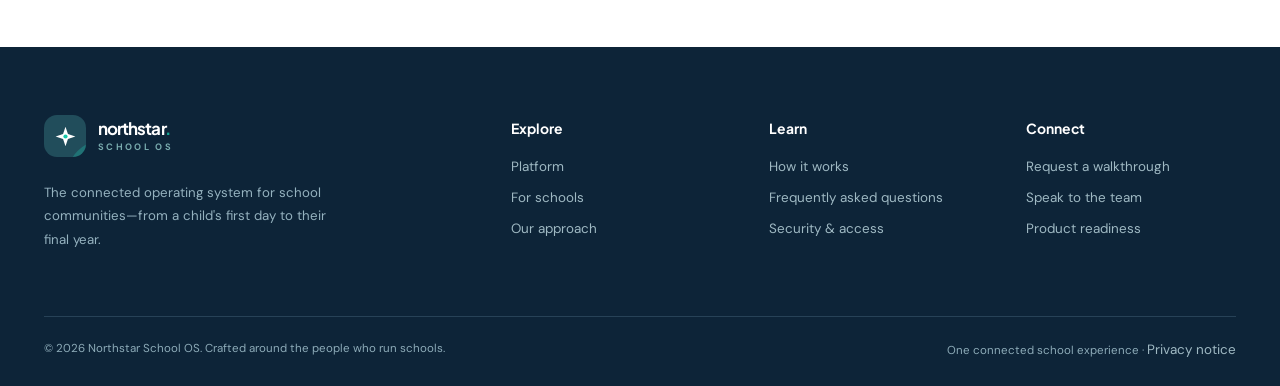
==== commit b1d9081b: "Publish Northstar School OS marketing website" ====
--- a/privacy.html
+++ b/privacy.html
@@ -1,2 +1,9 @@
-<!doctype html><html lang="en"><head><meta charset="utf-8"><meta name="viewport" content="width=device-width, initial-scale=1"><meta name="theme-color" content="#14283f"><meta name="description" content="How the Northstar School OS website preview handles contact-form information."><title>Privacy Notice | Northstar School OS</title><link rel="icon" type="image/svg+xml" href="assets/favicon.svg"><link rel="stylesheet" href="assets/styles.css"><script src="assets/site.js" defer></script></head><body><div class="topbar">Built for real school days, not just software demos. <span>Every stage, one OS.</span></div>
-<header class="nav-wrap"><nav class="nav container" aria-label="Main navigation"><a class="logo" href="index.html" aria-label="Northstar School OS home"><span class="logo-mark"><svg width="23" height="23" viewBox="0 0 24 24" fill="none" aria-hidden="true"><path d="M12 1.7 14.55 9.45 22.3 12l-7.75 2.55L12 22.3l-2.55-7.75L1.7 12l7.75-2.55L12 1.7Z" fill="currentColor"/><circle cx="12" cy="12" r="2.2" fill="#17c7a9"/></svg></span><span class="logo-copy"><strong>northstar<span style="color:#10a994">.</span></strong><small>SCHOOL OS</small></span></a><div class="nav-links"><a href="platform.html" class="">Platform</a><a href="schools.html" class="">For schools</a><a href="approach.html" class="">Our approach</a><a href="index.html#faqs" class="">FAQs</a></div><div class="nav-actions"><a class="btn primary" href="contact.html">Request a walkthrough <svg width="18" height="18" viewBox="0 0 24 24" fill="none" stroke="currentColor" stroke-width="2" stroke-linecap="round" stroke-linejoin="round" aria-hidden="true"><path d="M5 12h14m-6-6 6 6-6 6"/></svg></a></div><button class="mobile-menu-btn" aria-label="Open menu" aria-expanded="false" aria-controls="mobile-menu" id="menu-toggle"><svg width="22" height="22" viewBox="0 0 24 24" fill="none" stroke="currentColor" stroke-width="2" stroke-linecap="round"><path d="M4 7h16M4 12h16M4 17h16"/></svg></button></nav><div id="mobile-menu" class="mobile-menu" aria-label="Mobile navigation"><a href="platform.html" class="">Platform</a><a href="schools.html" class="">For schools</a><a href="approach.html" class="">Our approach</a><a href="index.html#faqs" class="">FAQs</a><a class="btn primary" href="contact.html">Request a walkthrough <svg width="18" height="18" viewBox="0 0 24 24" fill="none" stroke="currentColor" stroke-width="2" stroke-linecap="round" stroke-linejoin="round" aria-hidden="true"><path d="M5 12h14m-6-6 6 6-6 6"/></svg></a></div></header><main id="main"><section class="page-hero compact"><div class="container"><span class="eyebrow">Website information</span><h1>Privacy <span class="serif">notice.</span></h1><p>A short, transparent notice for this Northstar School OS website preview.</p></div></section><section class="section"><div class="container legal-content"><h2>What this preview does</h2><p>The website is a static marketing preview. In its default configuration, the enquiry form does not send information to our servers or to a third party; it prepares a local copy of your enquiry for you to save or share.</p><h2>What happens when a contact integration is added</h2><p>Before a form service is enabled, the site operator should add a full privacy policy naming the form processor, purposes, retention period, lawful basis and contact details. The operator should ensure the form is suitable for its jurisdiction and use.</p><h2>School and student data</h2><p>Do not submit student records, medical information or any other sensitive personal information through the marketing enquiry form. Operational school-data practices for a product deployment should be documented separately.</p><h2>External services</h2><p>The site loads Google Fonts when internet access is available. For a fully self-hosted deployment, replace those font requests with system fonts or properly licensed self-hosted copies.</p><h2>Questions</h2><p>Use the contact page to prepare an enquiry. A published contact address and full operator details need to be configured before the website is promoted as a live lead-capture service.</p></div></section></main><footer class="footer"><div class="container"><div class="footer-grid"><div><a class="logo" href="index.html" aria-label="Northstar School OS home"><span class="logo-mark"><svg width="23" height="23" viewBox="0 0 24 24" fill="none" aria-hidden="true"><path d="M12 1.7 14.55 9.45 22.3 12l-7.75 2.55L12 22.3l-2.55-7.75L1.7 12l7.75-2.55L12 1.7Z" fill="currentColor"/><circle cx="12" cy="12" r="2.2" fill="#17c7a9"/></svg></span><span class="logo-copy"><strong>northstar<span style="color:#10a994">.</span></strong><small>SCHOOL OS</small></span></a><p class="footer-about">The connected operating system for school communities—from a child's first day to their final year.</p></div><div><h4>Explore</h4><a href="platform.html">Platform</a><a href="schools.html">For schools</a><a href="approach.html">Our approach</a></div><div><h4>Learn</h4><a href="index.html#how-it-works">How it works</a><a href="index.html#faqs">Frequently asked questions</a><a href="platform.html#security">Security & access</a></div><div><h4>Connect</h4><a href="contact.html">Request a walkthrough</a><a href="contact.html">Speak to the team</a><a href="platform.html#roadmap">Product readiness</a></div></div><div class="footer-bottom"><span>© <span id="year">2026</span> Northstar School OS. Crafted around the people who run schools.</span><span>One connected school experience · <a href="privacy.html">Privacy notice</a></span></div></div></footer></body></html>+<!doctype html><html lang="en"><head><meta charset="utf-8"><meta name="viewport" content="width=device-width, initial-scale=1"><meta name="theme-color" content="#14283f"><meta name="description" content="How Northstar School OS handles walkthrough enquiries submitted through this website."><title>Privacy Notice | Northstar School OS</title><link rel="icon" type="image/svg+xml" href="assets/favicon.svg"><link rel="stylesheet" href="assets/styles.css"><script src="assets/site.js" defer></script></head><body><div class="topbar">Built for real school days, not just software demos. <span>Every stage, one OS.</span></div>
+<header class="nav-wrap"><nav class="nav container" aria-label="Main navigation"><a class="logo" href="index.html" aria-label="Northstar School OS home"><span class="logo-mark"><svg width="23" height="23" viewBox="0 0 24 24" fill="none" aria-hidden="true"><path d="M12 1.7 14.55 9.45 22.3 12l-7.75 2.55L12 22.3l-2.55-7.75L1.7 12l7.75-2.55L12 1.7Z" fill="currentColor"/><circle cx="12" cy="12" r="2.2" fill="#17c7a9"/></svg></span><span class="logo-copy"><strong>northstar<span style="color:#10a994">.</span></strong><small>SCHOOL OS</small></span></a><div class="nav-links"><a href="platform.html" class="">Platform</a><a href="schools.html" class="">For schools</a><a href="approach.html" class="">Our approach</a><a href="index.html#faqs" class="">FAQs</a></div><div class="nav-actions"><a class="btn primary" href="contact.html">Request a walkthrough <svg width="18" height="18" viewBox="0 0 24 24" fill="none" stroke="currentColor" stroke-width="2" stroke-linecap="round" stroke-linejoin="round" aria-hidden="true"><path d="M5 12h14m-6-6 6 6-6 6"/></svg></a></div><button class="mobile-menu-btn" aria-label="Open menu" aria-expanded="false" aria-controls="mobile-menu" id="menu-toggle"><svg width="22" height="22" viewBox="0 0 24 24" fill="none" stroke="currentColor" stroke-width="2" stroke-linecap="round"><path d="M4 7h16M4 12h16M4 17h16"/></svg></button></nav><div id="mobile-menu" class="mobile-menu" aria-label="Mobile navigation"><a href="platform.html" class="">Platform</a><a href="schools.html" class="">For schools</a><a href="approach.html" class="">Our approach</a><a href="index.html#faqs" class="">FAQs</a><a class="btn primary" href="contact.html">Request a walkthrough <svg width="18" height="18" viewBox="0 0 24 24" fill="none" stroke="currentColor" stroke-width="2" stroke-linecap="round" stroke-linejoin="round" aria-hidden="true"><path d="M5 12h14m-6-6 6 6-6 6"/></svg></a></div></header><main id="main"><section class="page-hero compact"><div class="container"><span class="eyebrow">Website information</span><h1>Privacy <span class="serif">notice.</span></h1><p>How Northstar School OS handles walkthrough enquiries on this website.</p></div></section><section class="section"><div class="container legal-content">
+<h2>Details you provide</h2><p>If you request a walkthrough, we collect your name, work email, institution and school stage, as well as optional phone number, approximate student count and details of your enquiry. Please do not share student names, medical information, records or any other sensitive personal information in this form.</p>
+<h2>Why we use this information</h2><p>We use the information to consider your request, contact you about a walkthrough and coordinate follow-up related to your enquiry. Submitting an enquiry does not subscribe you to a marketing newsletter.</p>
+<h2>How enquiries are delivered</h2><p>Northstar's website is hosted on GitHub Pages. The enquiry form submits information to <a href="https://formsubmit.co/" rel="noopener noreferrer">FormSubmit</a>, a third-party service that forwards form submissions by email to the website operator. Review the <a href="https://formsubmit.co/privacy.pdf" rel="noopener noreferrer">provider's privacy terms</a> for its processing practices. The provider states its submission archive may be held for 30 days, while email copies may be retained as long as reasonably necessary to follow up.</p>
+<h2>Sharing and security</h2><p>We use submitted contact details only to handle requests and do not intentionally sell them. We cannot guarantee absolute security for information transmitted over the internet. Do not submit school operational records or details about individual students through this marketing site.</p>
+<h2>External resources</h2><p>The website may request Google Fonts from Google's servers. No school application login is needed to browse this website or submit an enquiry.</p>
+<h2>Your choices and questions</h2><p>You can ask Northstar to review, correct or delete your enquiry details by contacting the team through the <a href="contact.html">walkthrough request page</a> or by replying to any email you receive from us. This notice is for the marketing website only; a school deployment of Northstar School OS has separate data handling requirements.</p>
+</div></section></main><footer class="footer"><div class="container"><div class="footer-grid"><div><a class="logo" href="index.html" aria-label="Northstar School OS home"><span class="logo-mark"><svg width="23" height="23" viewBox="0 0 24 24" fill="none" aria-hidden="true"><path d="M12 1.7 14.55 9.45 22.3 12l-7.75 2.55L12 22.3l-2.55-7.75L1.7 12l7.75-2.55L12 1.7Z" fill="currentColor"/><circle cx="12" cy="12" r="2.2" fill="#17c7a9"/></svg></span><span class="logo-copy"><strong>northstar<span style="color:#10a994">.</span></strong><small>SCHOOL OS</small></span></a><p class="footer-about">The connected operating system for school communities—from a child's first day to their final year.</p></div><div><h4>Explore</h4><a href="platform.html">Platform</a><a href="schools.html">For schools</a><a href="approach.html">Our approach</a></div><div><h4>Learn</h4><a href="index.html#how-it-works">How it works</a><a href="index.html#faqs">Frequently asked questions</a><a href="platform.html#security">Security & access</a></div><div><h4>Connect</h4><a href="contact.html">Request a walkthrough</a><a href="contact.html">Speak to the team</a><a href="platform.html#roadmap">Product readiness</a></div></div><div class="footer-bottom"><span>© <span id="year">2026</span> Northstar School OS. Crafted around the people who run schools.</span><span>One connected school experience · <a href="privacy.html">Privacy notice</a></span></div></div></footer></body></html>
--- a/assets/styles.css
+++ b/assets/styles.css
@@ -1,3 +1,9 @@
 @import url('https://fonts.googleapis.com/css2?family=DM+Sans:wght@400;500;600;700&family=Plus+Jakarta+Sans:wght@400;500;600;700;800&display=swap');
 :root{--ink:#14283f;--ink2:#21364f;--muted:#667b8c;--line:#dce7eb;--cream:#f8faf8;--aqua:#09aa9a;--aqua2:#d9f5ef;--blue:#e9f1fa;--peach:#f8e9dd;--white:#fff;--dark:#10253c;--shadow:0 26px 80px rgba(26,59,76,.12);--radius:24px}*{box-sizing:border-box}html{scroll-behavior:smooth}body{margin:0;color:var(--ink);font-family:'DM Sans',Arial,sans-serif;background:#fff;-webkit-font-smoothing:antialiased}h1,h2,h3,h4,p{margin-top:0}h1,h2,h3,h4{font-family:'Plus Jakarta Sans',Arial,sans-serif;letter-spacing:-.045em}h1{font-size:clamp(3.15rem,5.2vw,5.75rem);line-height:1.06;font-weight:800}h2{font-size:clamp(2.25rem,3.45vw,3.9rem);line-height:1.13;font-weight:800}h3{font-size:1.3rem;line-height:1.35;letter-spacing:-.035em}p{line-height:1.75;color:var(--muted)}a{color:inherit;text-decoration:none}button,input,textarea,select{font:inherit}button{cursor:pointer}button:disabled{opacity:.6;cursor:not-allowed}:focus-visible{outline:3px solid #31c6ba;outline-offset:3px}.container{width:min(1192px,calc(100% - 64px));margin:0 auto}.serif{font-family:Georgia,serif;font-weight:400;font-style:italic;color:var(--aqua)}.eyebrow{display:inline-flex;align-items:center;gap:10px;margin-bottom:22px;font-size:.74rem;font-weight:800;letter-spacing:.15em;text-transform:uppercase;color:#20877d}.eyebrow:before{content:"";width:8px;height:8px;background:#13b9a5;border-radius:50%;box-shadow:0 0 0 4px #e2f9f3}.eyebrow.dark{color:#a4e6dc}.eyebrow.dark:before{box-shadow:0 0 0 4px #1d4b56}.topbar{height:38px;display:flex;justify-content:center;align-items:center;color:#3b6874;background:#eaf8f4;font-size:.76rem;font-weight:700;letter-spacing:.01em}.topbar span{margin-left:7px;color:#078f81}.nav-wrap{height:86px;background:rgba(255,255,255,.94);position:sticky;top:0;z-index:30;border-bottom:1px solid rgba(219,231,234,.8);backdrop-filter:blur(15px)}.nav{height:100%;display:flex;justify-content:space-between;align-items:center;gap:28px}.logo{display:inline-flex;align-items:center;gap:12px;min-width:max-content}.logo-mark{display:inline-grid;place-items:center;width:42px;height:42px;border-radius:13px;background:#112c41;color:#fff;position:relative;overflow:hidden}.logo-mark:after{content:"";position:absolute;width:52px;height:52px;left:23px;top:25px;border:11px solid rgba(31,209,184,.28);border-radius:50%}.logo-mark svg{position:relative;z-index:1}.logo-copy strong{display:block;font-family:'Plus Jakarta Sans';font-size:1.06rem;letter-spacing:-.055em;line-height:1.1}.logo-copy small{display:block;color:#6a8591;font-weight:700;font-size:.58rem;letter-spacing:.25em;margin-top:4px}.nav-links{display:flex;gap:32px;align-items:center;margin-left:auto}.nav-links a{color:#566a79;font-size:.88rem;font-weight:700;transition:.2s}.nav-links a:hover,.nav-links a.active{color:#058d80}.nav-actions{display:flex;align-items:center;gap:11px}.btn{display:inline-flex;justify-content:center;align-items:center;gap:10px;min-height:50px;padding:0 22px;border-radius:12px;border:1px solid transparent;font-weight:800;font-size:.86rem;transition:.23s;text-align:center;white-space:nowrap}.btn:hover{transform:translateY(-2px)}.btn.primary{background:#153147;color:#fff;box-shadow:0 12px 22px rgba(17,47,70,.13)}.btn.primary:hover{background:#1f485e}.btn.green{background:#04a996;color:#fff}.btn.green:hover{background:#069582}.btn.light{background:white;border-color:#d8e5e9;color:#204053}.btn.text{padding:0;background:none;color:#167f77;min-height:42px}.btn svg,.text-link svg{width:17px;height:17px}.mobile-menu-btn{border:0;background:#eaf4f2;border-radius:11px;width:43px;height:43px;color:#173d49;display:none;align-items:center;justify-content:center}.mobile-menu{display:none}.hero{position:relative;overflow:hidden;padding:92px 0 106px;background:radial-gradient(circle at 80% 22%,#e1f9f2 0%,transparent 34%),linear-gradient(180deg,#f8fcfa 0%,#fff 90%)}.hero .container{display:grid;grid-template-columns:minmax(0,1fr) minmax(0,1.04fr);align-items:center;gap:54px}.hero h1{margin-bottom:24px}.hero p.lead{font-size:1.09rem;line-height:1.75;max-width:525px;color:#5e7280}.hero .hero-ctas{display:flex;gap:12px;flex-wrap:wrap;margin:30px 0 32px}.hero-mini{display:flex;align-items:center;gap:16px;font-size:.82rem;color:#657d88}.hero-mini svg{width:18px;height:18px;color:#01a994}.mini-line{height:20px;width:1px;background:#d4e1e3}.hero-visual{min-width:0;position:relative;padding:34px 4px 40px 15px}.glow-orb{position:absolute;background:#d6f1e7;width:510px;height:510px;top:-35px;right:-80px;border-radius:50%;z-index:0}.orb-ring{position:absolute;border:1px solid rgba(26,134,127,.19);width:570px;height:570px;top:-65px;right:-110px;border-radius:50%}.dashboard{position:relative;z-index:2;border:1px solid #e2e7e7;border-radius:21px;background:white;box-shadow:var(--shadow);overflow:hidden;transform:rotate(-1.4deg)}.browser-top{height:43px;display:flex;align-items:center;justify-content:space-between;padding:0 16px;background:#f8fafb;border-bottom:1px solid #e7eff2}.browser-dots{display:flex;gap:5px}.browser-dots i{width:7px;height:7px;border-radius:50%;background:#d0dce3}.browser-dots i:first-child{background:#edaa9c}.browser-dots i:nth-child(2){background:#f2d59d}.browser-dots i:nth-child(3){background:#91d3c2}.browser-top span{font-size:.62rem;color:#8198a4;font-weight:700}.dash-shell{display:grid;grid-template-columns:117px 1fr;min-height:368px}.dash-side{background:#f7fafb;border-right:1px solid #e9eff1;padding:20px 10px}.dash-brand{font-family:'Plus Jakarta Sans';font-weight:800;letter-spacing:-.05em;font-size:.84rem;display:flex;align-items:center;gap:5px;margin:0 0 25px 6px}.dash-brand span{color:#00a78d}.dash-nav{display:flex;gap:9px;align-items:center;font-size:.62rem;font-weight:700;color:#8497a2;padding:9px 10px;margin-bottom:7px;border-radius:7px}.dash-nav.active{color:#047e72;background:#dff6f0}.dash-nav b{height:10px;width:10px;border-radius:3px;background:#b5c9ce;display:block}.dash-nav.active b{background:#11ad9e}.dash-main{padding:20px;background:#fff}.dash-head{display:flex;justify-content:space-between;align-items:center;margin-bottom:16px}.dash-head strong{font-size:1rem;letter-spacing:-.04em}.dash-head small{font-size:.61rem;color:#8ba0aa}.dash-badge{padding:6px 8px;background:#dff8f0;border-radius:20px;color:#0b8b76;font-size:.53rem;font-weight:800}.metrics{display:grid;grid-template-columns:repeat(3,1fr);gap:9px}.metric{background:#f5f9fa;border:1px solid #e9eef0;border-radius:10px;padding:11px}.metric span{color:#7993a0;font-size:.55rem;display:block;margin-bottom:6px}.metric strong{color:#19364c;font-size:1.08rem;font-family:'Plus Jakarta Sans';letter-spacing:-.04em}.metric small{color:#129c83;font-size:.54rem}.dash-bottom{display:grid;grid-template-columns:1.16fr .84fr;gap:11px;margin-top:12px}.dash-card{border:1px solid #edf0f2;border-radius:11px;padding:13px;min-width:0}.dash-card header{display:flex;align-items:center;justify-content:space-between;margin-bottom:12px}.dash-card header strong{font-size:.65rem}.dash-card header small{font-size:.51rem;color:#9ab0b8}.bars{height:106px;display:flex;align-items:flex-end;justify-content:space-between;gap:7px;padding-bottom:17px;border-bottom:1px solid #edf2f3}.bar{height:var(--height);flex:1;position:relative;border-radius:4px 4px 0 0;background:#d1e9e5}.bar.highlight{background:linear-gradient(#2fc4a9,#059b8c)}.bar:after{content:attr(data-label);position:absolute;bottom:-14px;left:50%;transform:translateX(-50%);font-size:.46rem;color:#9baab3}.activity{display:flex;gap:8px;align-items:flex-start;margin:12px 0}.activity i{flex:0 0 auto;width:21px;height:21px;background:#e0f4ed;border-radius:7px;display:grid;place-items:center;color:#18a993;font-style:normal;font-size:.65rem}.activity:nth-child(3) i{background:#eaf1ff;color:#598ad4}.activity:nth-child(4) i{background:#fdefe3;color:#c88d52}.activity strong{display:block;font-size:.57rem;line-height:1.45;color:#385467}.activity small{display:block;font-size:.49rem;color:#9aabb3;margin-top:3px}.float-card{position:absolute;z-index:4;background:#fff;border:1px solid #e1ede9;box-shadow:0 15px 45px rgba(18,46,50,.13);border-radius:13px;padding:12px 15px;display:flex;gap:11px;align-items:center;transform:rotate(3deg)}.float-card.left{bottom:18px;left:-20px}.float-card.right{top:37px;right:-30px;transform:rotate(4deg)}.float-card i{width:35px;height:35px;display:grid;place-items:center;background:#e1f8f2;color:#049a82;border-radius:10px;font-size:1.3rem;font-style:normal}.float-card strong{display:block;font-size:.72rem}.float-card small{display:block;font-size:.64rem;color:#789198;margin-top:3px}.visual-disclaimer{position:absolute;bottom:-7px;right:3px;z-index:3;font-size:.63rem;color:#91a5a8}.strip{background:#f4f9f7;padding:29px 0;border-top:1px solid #eaf0ef;border-bottom:1px solid #eaf0ef}.strip-inner{display:flex;align-items:center;gap:42px;justify-content:space-between}.strip-inner>p{font-size:.75rem;color:#87999f;font-weight:800;letter-spacing:.1em;text-transform:uppercase;max-width:160px;line-height:1.6;margin:0}.strip-points{display:flex;gap:38px;align-items:center;flex-wrap:wrap}.strip-points span{display:flex;align-items:center;gap:9px;font-size:.86rem;font-weight:800;color:#456574}.strip-points svg{width:20px;height:20px;color:#089c88}.section{padding:112px 0}.section.alt{background:#f8fbfa}.section-head{max-width:710px;margin-bottom:48px}.section-head.center{text-align:center;margin:0 auto 50px}.section-head p{font-size:1.05rem;max-width:640px}.grid{display:grid;gap:18px}.grid.cols3{grid-template-columns:repeat(3,minmax(0,1fr))}.grid.cols4{grid-template-columns:repeat(4,minmax(0,1fr))}.feature-card{border:1px solid #e4ecee;border-radius:20px;padding:30px;background:white;min-height:244px;transition:.25s;position:relative;overflow:hidden}.feature-card:hover{box-shadow:0 18px 40px rgba(22,48,57,.09);transform:translateY(-3px);border-color:#c8e9de}.icon-box{width:48px;height:48px;display:grid;place-items:center;border-radius:14px;background:#e4f8f1;color:#079d8f;margin-bottom:24px}.icon-box.blue{background:#e8f0ff;color:#5380b9}.icon-box.peach{background:#fff0e5;color:#c58458}.icon-box.purple{background:#f0e9ff;color:#8669b9}.icon-box svg{width:24px;height:24px}.feature-card h3{font-size:1.09rem;margin-bottom:9px}.feature-card p{font-size:.86rem;margin:0;line-height:1.65}.feature-card .tiny-tag{position:absolute;top:32px;right:24px;background:#f1f6f6;color:#8aa0a5;border-radius:6px;font-size:.61rem;font-weight:700;padding:6px 8px}.two-tone{background:linear-gradient(135deg,#e8f7f2,#f8fcfa);border:1px solid #d7ece4;border-radius:28px;padding:60px}.stages-layout{display:grid;grid-template-columns:.8fr 1.2fr;gap:60px;align-items:center}.stages-tabs{display:flex;flex-direction:column;gap:11px}.stage-tab{width:100%;display:flex;justify-content:space-between;align-items:center;text-align:left;padding:19px 20px;background:rgba(255,255,255,.48);color:#547082;border:1px solid transparent;border-radius:12px;font-family:'Plus Jakarta Sans';font-weight:800;transition:.2s}.stage-tab:hover{background:#fff}.stage-tab.active{background:#fff;color:#11384a;border-color:#d5e5e4;box-shadow:0 10px 25px rgba(25,81,70,.07)}.stage-tab .tab-arrow{font-size:1.2rem;color:#8eada9}.stage-panel{background:#fff;padding:40px;border:1px solid #dde9e8;border-radius:22px;min-height:379px;box-shadow:0 16px 42px rgba(23,67,60,.06)}.stage-label{display:inline-flex;border-radius:100px;background:#effaf6;color:#139a86;font-size:.67rem;font-weight:800;padding:7px 12px;text-transform:uppercase;letter-spacing:.08em}.stage-panel h3{font-size:2rem;margin:22px 0 14px}.stage-panel p{max-width:460px}.check-list{list-style:none;margin:26px 0 0;padding:0;display:grid;gap:13px}.check-list li{display:flex;align-items:center;gap:12px;font-size:.87rem;font-weight:700;color:#476374}.check-list li:before{content:'✓';display:inline-grid;place-items:center;flex:0 0 auto;width:21px;height:21px;color:#048e7b;background:#dff8ef;border-radius:100px;font-weight:900}.small-note{font-size:.75rem;color:#889b9f;margin-top:18px}.dark-section{background:#112b42;position:relative;overflow:hidden;color:#fff}.dark-section:before{content:"";position:absolute;width:650px;height:650px;border:1px solid #2b5360;border-radius:50%;right:-330px;top:-240px;box-shadow:0 0 0 85px rgba(43,83,96,.12),0 0 0 170px rgba(43,83,96,.08)}.dark-section h2,.dark-section h3{color:#fff}.dark-section p{color:#b6cbd2}.dark-section .section-head{position:relative}.role-rail{display:flex;flex-wrap:wrap;gap:10px;margin:38px 0 25px;position:relative}.role-tab{padding:12px 18px;background:#1c3b50;color:#a7c3ce;border:1px solid #315369;border-radius:12px;font-size:.87rem;font-weight:800}.role-tab:hover,.role-tab.active{background:#d4f5e9;border-color:#d4f5e9;color:#12685f}.role-panel{background:#17394e;display:grid;grid-template-columns:1fr .9fr;gap:60px;padding:42px;border:1px solid #31576a;border-radius:22px;position:relative;align-items:center}.role-panel h3{font-size:2rem;margin:14px 0}.role-panel ul{list-style:none;padding:0;display:grid;gap:13px;margin:20px 0}.role-panel li{display:flex;gap:11px;color:#d9e8e7;font-size:.89rem;align-items:center}.role-panel li:before{content:'✓';width:22px;height:22px;flex:0 0 auto;display:grid;place-items:center;border-radius:50%;background:#2c6d69;font-size:.75rem}.role-art{min-height:254px;background:#f5faf8;border-radius:16px;padding:20px;color:#234154}.role-art .role-art-top{display:flex;justify-content:space-between;font-size:.75rem;font-weight:800;padding:5px 0 14px;border-bottom:1px solid #dce6e5}.role-art .role-art-top span{color:#00a991}.role-rows{margin-top:14px}.role-row{display:flex;justify-content:space-between;align-items:center;padding:12px 0;border-bottom:1px solid #e4eeee;font-size:.77rem;font-weight:700}.role-row:last-child{border-bottom:0}.role-row span{display:flex;align-items:center;gap:10px}.role-row span i{width:26px;height:26px;border-radius:8px;display:inline-grid;place-items:center;background:#e2f5ee;font-size:.8rem;font-style:normal}.role-row strong{color:#0c9b86;font-size:.71rem}.role-row strong.neutral{color:#6e8d97}.workflow{counter-reset:step;display:grid;grid-template-columns:repeat(4,minmax(0,1fr));gap:20px}.workflow article{position:relative;padding:20px 16px 20px 0}.workflow article:before{counter-increment:step;content:'0' counter(step);color:#05a795;font-size:.79rem;font-family:'Plus Jakarta Sans';font-weight:800;letter-spacing:.1em}.workflow article:after{content:'';position:absolute;top:29px;left:50px;right:0;height:1px;background:#d6e5e3}.workflow article:last-child:after{display:none}.workflow h3{margin:20px 0 12px;font-size:1.18rem}.workflow p{font-size:.85rem}.quote-band{padding:65px 0;background:#eaf8f3;text-align:center}.quote-band blockquote{font-family:'Plus Jakarta Sans';font-size:clamp(1.5rem,2.8vw,2.8rem);font-weight:800;letter-spacing:-.045em;line-height:1.4;max-width:940px;margin:0 auto}.quote-band span{color:#039985}.faq-grid{display:grid;grid-template-columns:.72fr 1.28fr;gap:80px}.faq-list{display:grid;gap:11px}.faq-item{background:#fff;border:1px solid #e3ebed;border-radius:14px;overflow:hidden}.faq-question{width:100%;padding:20px 21px;text-align:left;border:0;background:none;color:#213b4d;font-weight:800;display:flex;justify-content:space-between;align-items:center;gap:20px;font-size:.94rem}.faq-question svg{flex:0 0 auto;width:18px;height:18px;transition:transform .2s}.faq-item.open .faq-question svg{transform:rotate(45deg)}.faq-answer{display:none;padding:0 21px 20px;color:#617784;font-size:.88rem;line-height:1.7}.faq-item.open .faq-answer{display:block}.cta-area{padding:85px 0;background:#f9fbfb}.cta-panel{background:linear-gradient(115deg,#12334a,#174b58);padding:70px 80px;border-radius:26px;color:#fff;position:relative;overflow:hidden;display:flex;align-items:center;justify-content:space-between;gap:50px}.cta-panel:after{content:'✦';position:absolute;font-size:360px;line-height:1;color:#3a7773;right:21%;top:-140px;opacity:.16;pointer-events:none}.cta-panel h2{font-size:clamp(2rem,3.3vw,3.5rem);margin:0 0 18px;max-width:640px}.cta-panel p{color:#bdced3;margin:0;max-width:490px}.cta-panel .btn{z-index:1;position:relative;flex:0 0 auto}.footer{background:#0d2438;padding:68px 0 28px;color:#fff}.footer-grid{display:grid;grid-template-columns:2fr repeat(3,1fr);gap:48px}.footer .logo-mark{background:#214d5b}.footer .logo-copy small{color:#78aaad}.footer-about{font-size:.83rem;color:#95b2bf;max-width:290px;margin-top:24px}.footer h4{font-size:.87rem;letter-spacing:0;margin:5px 0 21px}.footer a:not(.logo){display:block;color:#9fb9c3;font-size:.84rem;margin:0 0 14px}.footer a:hover{color:#fff}.footer-bottom{display:flex;justify-content:space-between;gap:24px;border-top:1px solid #274257;margin-top:52px;padding-top:24px;color:#8dabb8;font-size:.72rem}.footer-bottom a{display:inline!important;margin:0!important}.page-hero{background:radial-gradient(circle at 80% 14%,#e2f7ef,transparent 31%),linear-gradient(#f6faf8,#fff);padding:84px 0 95px;border-bottom:1px solid #edf3f1}.page-hero .container{max-width:1140px}.page-hero h1{max-width:850px;font-size:clamp(3rem,5vw,5.4rem);margin:0 0 22px}.page-hero p{max-width:700px;font-size:1.12rem}.page-hero .hero-ctas{display:flex;gap:12px;margin-top:25px}.page-hero.compact{padding:75px 0 80px}.page-hero.compact h1{font-size:clamp(2.7rem,4.3vw,4.75rem)}.platform-grid{display:grid;grid-template-columns:repeat(2,minmax(0,1fr));gap:19px}.platform-feature{padding:32px;border-radius:20px;border:1px solid #e1ebec;background:#fff;min-height:230px;display:flex;gap:23px}.platform-feature .icon-box{flex:0 0 54px;margin:0}.platform-feature h3{font-size:1.24rem}.platform-feature p{font-size:.88rem}.platform-feature small{display:inline-block;margin-top:4px;font-size:.72rem;font-weight:800;color:#139b8a;letter-spacing:.02em}.callout{background:#eaf8f2;border:1px solid #d4ebe3;padding:35px 42px;border-radius:20px;margin-top:32px;display:flex;justify-content:space-between;align-items:center;gap:30px}.callout p{margin:8px 0 0}.safety-grid{display:grid;grid-template-columns:.85fr 1.15fr;gap:70px;align-items:center}.safety-visual{background:#102b41;border-radius:26px;padding:44px;color:#fff;min-height:390px;position:relative;overflow:hidden}.safety-visual:before{content:'';position:absolute;inset:30px;border:1px solid #36576b;border-radius:23px}.safety-visual .lock{width:75px;height:75px;background:#2a5762;display:grid;place-items:center;margin:23px auto 30px;border-radius:23px;color:#9defd9}.safety-visual .lock svg{width:37px;height:37px}.safety-visual h3{text-align:center;font-size:1.65rem;max-width:300px;margin:0 auto 20px;line-height:1.4}.safety-visual p{text-align:center;font-size:.85rem;color:#afc9ce}.safety-visual .pill-row{display:flex;justify-content:center;gap:8px;flex-wrap:wrap;margin-top:28px}.safety-visual .pill-row span{font-size:.68rem;color:#b2eade;border:1px solid #42756d;padding:9px 11px;border-radius:50px}.content-list{display:grid;gap:20px;margin-top:30px}.content-list div{display:flex;gap:16px}.content-list .icon-box{margin:0;flex:0 0 42px;width:42px;height:42px;border-radius:12px}.content-list h3{margin-bottom:5px;font-size:1.04rem}.content-list p{font-size:.85rem;margin:0}.solution-cards{display:grid;grid-template-columns:repeat(3,1fr);gap:18px}.solution-card{padding:32px;border-radius:21px;border:1px solid #e0eae9;background:#fff}.solution-card h3{font-size:1.45rem}.solution-card p{font-size:.89rem}.solution-card ul{list-style:none;padding:0;margin:22px 0;display:grid;gap:12px}.solution-card li{font-size:.84rem;color:#435c6a;display:flex;gap:8px;align-items:flex-start}.solution-card li:before{content:'✦';color:#13af9c}.solution-card .text-link{color:#079784;font-size:.85rem;font-weight:800}.solution-card.featured{background:#12354a;color:white;border-color:#12354a}.solution-card.featured p,.solution-card.featured li{color:#c1d7d7}.solution-card.featured .text-link{color:#80e6cf}.solution-card.featured .icon-box{background:#24566a;color:#90edce}.outcome-columns{display:grid;grid-template-columns:repeat(2,1fr);gap:28px}.outcome{display:flex;align-items:start;gap:18px;padding:22px;background:#fff;border:1px solid #e3efee;border-radius:16px}.outcome .icon-box{flex:0 0 43px;width:43px;height:43px;margin:0;border-radius:12px}.outcome h3{font-size:1.1rem;margin-bottom:7px}.outcome p{font-size:.85rem;margin:0}.manifesto{display:grid;grid-template-columns:1fr 1fr;gap:68px;align-items:center}.manifesto-big{background:#e9f7f2;border-radius:27px;padding:55px}.manifesto-big p{font-size:clamp(1.5rem,2.9vw,2.65rem);font-weight:800;font-family:'Plus Jakarta Sans';letter-spacing:-.04em;color:#24465a;line-height:1.42;margin:0}.manifesto-big span{color:#009b8c}.principles{display:grid;gap:15px}.principle{padding:22px 0;border-bottom:1px solid #dfebea;display:flex;gap:19px}.principle span{font-family:'Plus Jakarta Sans';font-size:.85rem;font-weight:800;color:#05a695}.principle h3{margin:0 0 7px}.principle p{font-size:.87rem;margin:0}.contact-grid{display:grid;grid-template-columns:.9fr 1.1fr;gap:72px;align-items:start}.contact-aside{padding-top:15px}.contact-aside h2{font-size:clamp(2.3rem,3.4vw,3.6rem)}.contact-steps{margin:35px 0;display:grid;gap:21px}.contact-steps div{display:flex;gap:15px;align-items:start}.contact-steps i{width:31px;height:31px;display:grid;place-items:center;background:#e1f7ef;color:#028c7d;border-radius:10px;font-weight:800;font-style:normal;flex:0 0 auto;font-size:.77rem}.contact-steps p{margin:2px 0 0;color:#506f7b;font-size:.89rem}.contact-form{padding:37px;background:#fff;border:1px solid #e1ebeb;border-radius:23px;box-shadow:0 22px 60px rgba(23,69,66,.06)}.contact-form h3{font-size:1.5rem;margin-bottom:8px}.form-intro{font-size:.84rem;margin-bottom:25px}.form-grid{display:grid;grid-template-columns:1fr 1fr;gap:17px}.field{display:flex;flex-direction:column;gap:7px}.field.full{grid-column:1/-1}.field label{font-weight:800;font-size:.76rem;color:#3e5864}.field input,.field select,.field textarea{width:100%;border:1px solid #d7e3e7;border-radius:10px;background:#fcfdfd;color:#294659;padding:14px 13px;font-size:.85rem;outline:0;transition:.2s}.field textarea{min-height:125px;resize:vertical}.field input:focus,.field textarea:focus,.field select:focus{border-color:#04a38f;box-shadow:0 0 0 3px #dbf6ef}.form-foot{margin-top:24px}.form-foot button{width:100%}.form-foot p{font-size:.74rem;margin:13px 0 0}.form-message{margin-top:16px;padding:16px;background:#eff9f6;color:#136f62;border:1px solid #bfe6da;border-radius:12px;font-size:.84rem;line-height:1.7;display:none}.form-message.visible{display:block}.label-chip{background:#eaf6f0;color:#0c9484;padding:8px 13px;border-radius:30px;display:inline-flex;font-size:.69rem;font-weight:800;margin-bottom:24px}.legal-content{max-width:760px}.legal-content h2{font-size:2rem;margin:34px 0 14px}.legal-content p,.legal-content li{font-size:.94rem}.legal-content ul{padding-left:23px}.notfound{text-align:center;padding:120px 20px}.notfound h1{font-size:5rem}.muted{color:#7d9299}.text-link{display:inline-flex;align-items:center;gap:7px;font-weight:800;color:#029d8d;font-size:.89rem}.text-link:hover{text-decoration:underline}.mobile-only{display:none}@media (max-width:1080px){.nav-links{gap:20px}.nav-actions .btn{padding:0 15px}.hero .container{gap:20px}.hero-visual{transform:scale(.95);transform-origin:center}.float-card.right{right:-6px}.feature-card{padding:24px}.cta-panel{padding:58px}.footer-grid{gap:30px}}@media (max-width:900px){.container{width:min(100% - 42px,680px)}.nav-links,.nav-actions{display:none}.mobile-menu-btn{display:flex;margin-left:auto}.mobile-menu.open{display:flex;position:absolute;top:86px;left:0;right:0;background:white;flex-direction:column;padding:15px 22px 25px;box-shadow:0 25px 35px rgba(13,42,47,.13);border-bottom:1px solid #e1e9e9}.mobile-menu a{padding:13px 8px;font-size:.95rem;font-weight:800;color:#345366}.mobile-menu .btn{margin-top:10px}.hero{padding:75px 0 65px}.hero .container{grid-template-columns:1fr}.hero h1{max-width:670px}.hero p.lead{max-width:600px}.hero-visual{margin:5px auto 0;max-width:560px;width:100%;transform:none}.grid.cols3{grid-template-columns:repeat(2,1fr)}.grid.cols4{grid-template-columns:repeat(2,1fr)}.strip-inner{gap:22px;align-items:start;flex-direction:column}.stages-layout,.faq-grid,.role-panel,.manifesto,.safety-grid,.contact-grid{grid-template-columns:1fr;gap:35px}.stage-panel{min-height:0}.two-tone{padding:34px}.workflow{grid-template-columns:repeat(2,1fr)}.workflow article:nth-child(2):after{display:none}.footer-grid{grid-template-columns:1fr 1fr}.footer-grid>div:first-child{grid-column:1/-1}.cta-panel{display:block}.cta-panel .btn{margin-top:30px}.platform-grid,.outcome-columns{grid-template-columns:1fr}.solution-cards{grid-template-columns:1fr 1fr}.page-hero{padding:75px 0}.section{padding:80px 0}}@media (max-width:600px){.container{width:calc(100% - 36px)}.topbar{font-size:.62rem}.nav-wrap{height:72px}.nav{gap:8px}.logo-mark{width:38px;height:38px}.logo-copy strong{font-size:.95rem}.mobile-menu.open{top:72px}.hero{padding:59px 0 68px}.hero h1{font-size:clamp(2.55rem,12vw,3.75rem);letter-spacing:-.055em}.hero p.lead{font-size:1rem}.hero .hero-ctas{flex-direction:column;align-items:stretch}.hero-mini{flex-wrap:wrap;gap:11px}.hero-visual{padding:20px 0 28px}.glow-orb{width:350px;height:350px;right:-15px;top:-3px}.orb-ring{width:380px;height:380px;right:-30px;top:-18px}.dashboard{transform:none}.dash-shell{grid-template-columns:82px 1fr;min-height:0}.dash-side{padding:16px 5px}.dash-brand{font-size:.6rem;margin-left:4px}.dash-nav{padding:9px 3px;font-size:.48rem;gap:4px}.dash-nav b{height:7px;width:7px}.dash-main{padding:12px}.dash-head strong{font-size:.78rem}.dash-head small{font-size:.46rem}.dash-badge{font-size:.46rem}.metrics{gap:5px}.metric{padding:7px;border-radius:6px}.metric span{font-size:.47rem}.metric strong{font-size:.79rem}.metric small{font-size:.43rem}.dash-bottom{gap:5px;margin-top:7px}.dash-card{padding:8px;border-radius:6px}.dash-card header strong{font-size:.53rem}.dash-card header small{font-size:.45rem}.bars{gap:3px;height:92px}.activity{margin:8px 0;gap:5px}.activity i{height:15px;width:15px;font-size:.43rem}.activity strong{font-size:.42rem}.activity small{font-size:.38rem}.float-card{padding:7px 9px;gap:6px}.float-card.left{left:-8px;bottom:0}.float-card.right{right:-8px;top:7px}.float-card i{width:24px;height:24px;font-size:.8rem;border-radius:7px}.float-card strong{font-size:.52rem}.float-card small{font-size:.45rem}.visual-disclaimer{bottom:-16px;right:0}.section{padding:71px 0}.section-head{margin-bottom:35px}.section-head h2{font-size:clamp(2.1rem,9vw,3rem)}.grid.cols3,.grid.cols4,.solution-cards{grid-template-columns:1fr}.feature-card{min-height:0;padding:27px}.two-tone{padding:22px;border-radius:20px}.stages-tabs{gap:7px}.stage-tab{padding:15px}.stage-panel{padding:24px}.stage-panel h3{font-size:1.6rem}.dark-section .role-rail{display:grid;grid-template-columns:1fr 1fr}.role-tab{padding:12px 7px;font-size:.76rem}.role-panel{padding:24px;gap:20px}.role-panel h3{font-size:1.65rem}.role-art{min-height:0;padding:15px}.workflow{grid-template-columns:1fr;gap:3px}.workflow article:after{display:none}.quote-band{padding:47px 0}.faq-grid{gap:23px}.cta-area{padding:50px 0}.cta-panel{padding:37px 27px;border-radius:20px}.cta-panel h2{font-size:2.2rem}.footer{padding:55px 0 25px}.footer-grid{grid-template-columns:1fr 1fr;gap:30px 20px}.footer-grid>div:first-child{grid-column:1/-1}.footer-bottom{flex-direction:column;gap:10px}.page-hero{padding:60px 0 64px}.page-hero h1{font-size:clamp(2.5rem,10.5vw,3.75rem)}.page-hero .hero-ctas{flex-direction:column;align-items:stretch}.platform-feature{padding:23px;gap:16px}.platform-feature .icon-box{flex-basis:42px;width:42px;height:42px}.callout{padding:25px;display:block}.callout .btn{margin-top:24px}.safety-visual{padding:27px;min-height:330px}.manifesto-big{padding:32px}.contact-form{padding:22px}.form-grid{grid-template-columns:1fr}.field.full{grid-column:auto}.contact-aside h2{font-size:2.4rem}}
 @media(prefers-reduced-motion:reduce){*,*:before,*:after{scroll-behavior:auto!important;transition-duration:.01ms!important;animation-duration:.01ms!important}}
+
+/* Walkthrough request: consent and bot-reduction field */
+.spam-trap{position:absolute;left:-10000px;width:1px;height:1px;overflow:hidden}
+.consent-box{display:flex;align-items:flex-start;gap:12px;margin:22px 0 16px;font-size:14px;line-height:1.6;color:#405366}
+.consent-box input{width:18px;height:18px;flex:none;margin:3px 0 0;accent-color:#10a994}
+.consent-box label{cursor:pointer}.consent-box a{text-decoration:underline;text-underline-offset:2px}
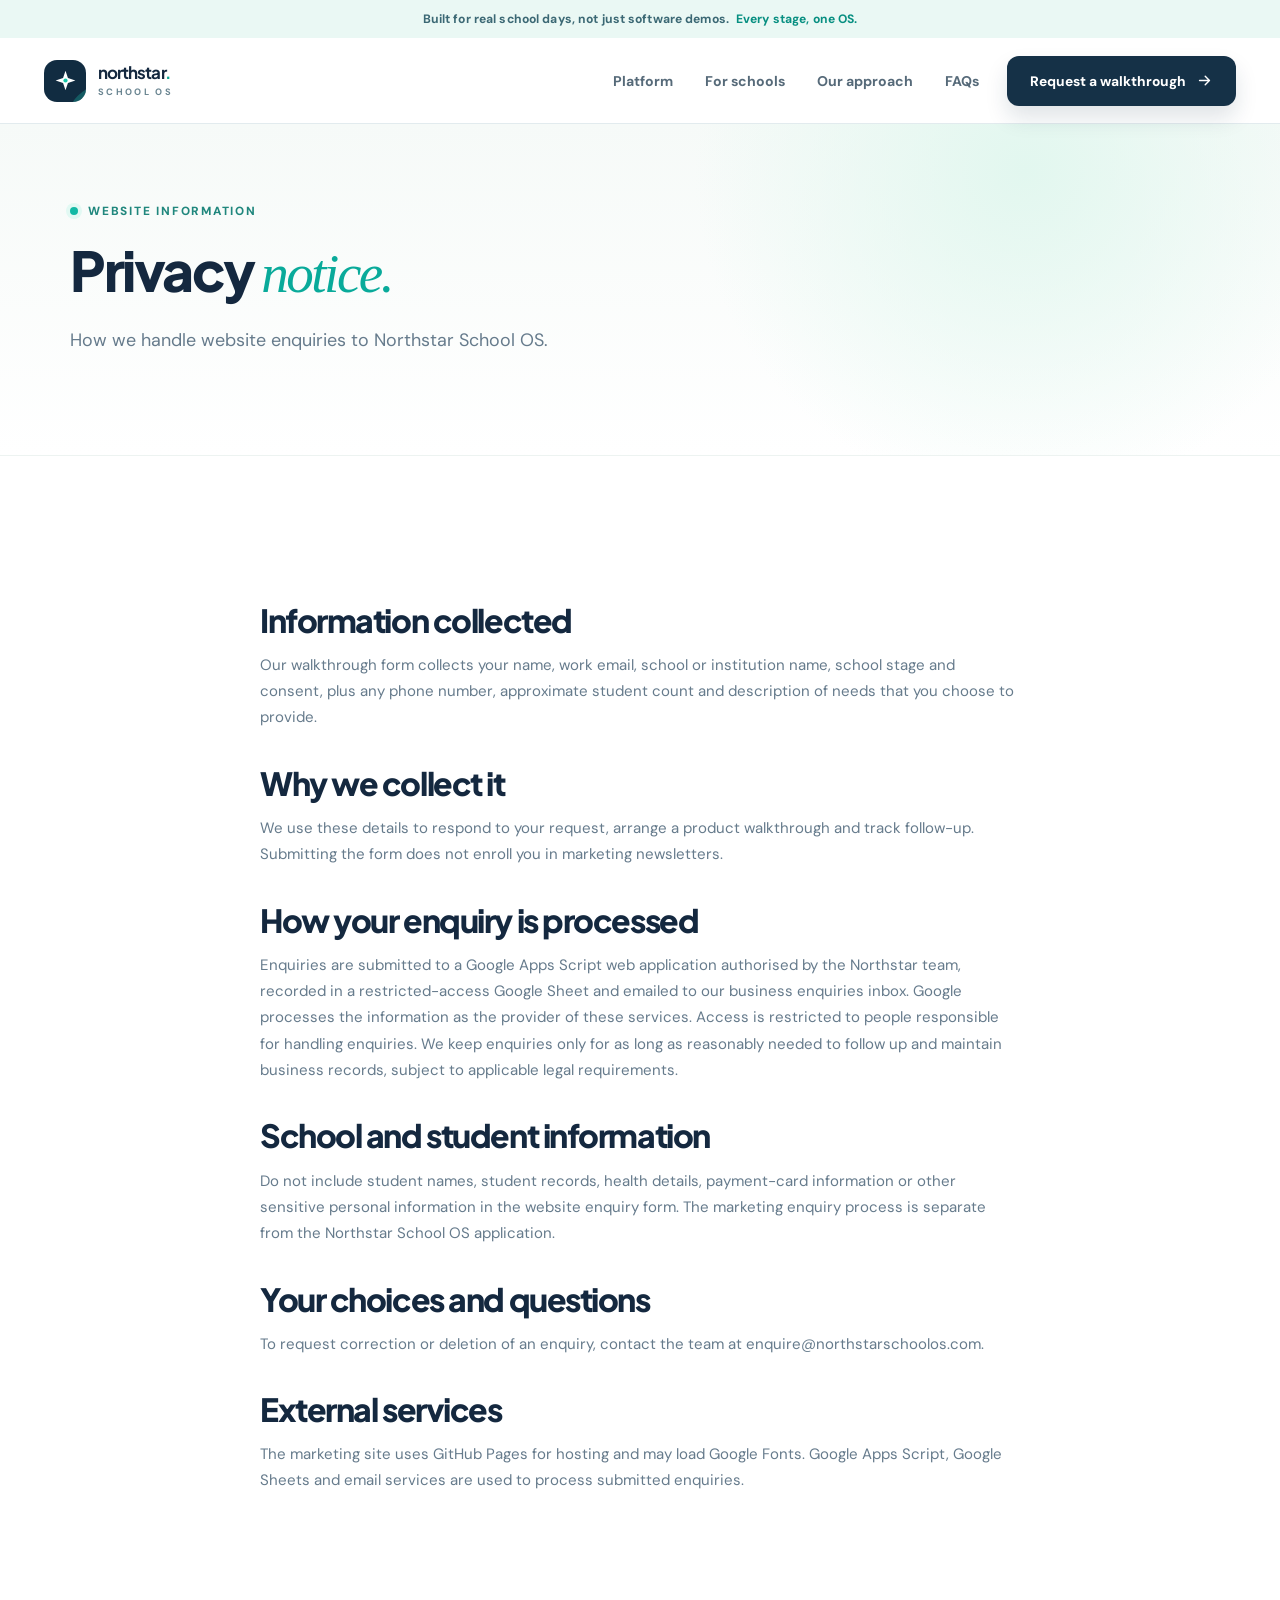
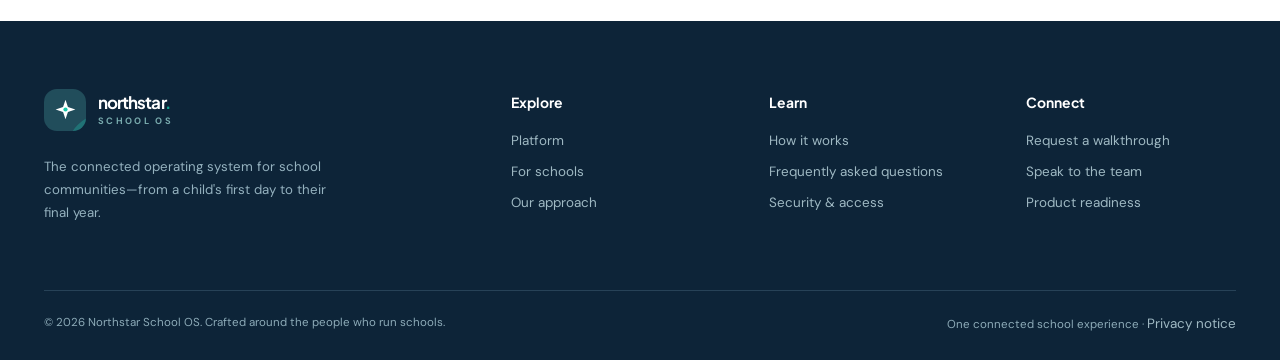
==== commit 3f2eea9a: "Use Google Sheets lead receiver instead of FormSubmit" ====
--- a/privacy.html
+++ b/privacy.html
@@ -1,9 +1,2 @@
 <!doctype html><html lang="en"><head><meta charset="utf-8"><meta name="viewport" content="width=device-width, initial-scale=1"><meta name="theme-color" content="#14283f"><meta name="description" content="How Northstar School OS handles walkthrough enquiries submitted through this website."><title>Privacy Notice | Northstar School OS</title><link rel="icon" type="image/svg+xml" href="assets/favicon.svg"><link rel="stylesheet" href="assets/styles.css"><script src="assets/site.js" defer></script></head><body><div class="topbar">Built for real school days, not just software demos. <span>Every stage, one OS.</span></div>
-<header class="nav-wrap"><nav class="nav container" aria-label="Main navigation"><a class="logo" href="index.html" aria-label="Northstar School OS home"><span class="logo-mark"><svg width="23" height="23" viewBox="0 0 24 24" fill="none" aria-hidden="true"><path d="M12 1.7 14.55 9.45 22.3 12l-7.75 2.55L12 22.3l-2.55-7.75L1.7 12l7.75-2.55L12 1.7Z" fill="currentColor"/><circle cx="12" cy="12" r="2.2" fill="#17c7a9"/></svg></span><span class="logo-copy"><strong>northstar<span style="color:#10a994">.</span></strong><small>SCHOOL OS</small></span></a><div class="nav-links"><a href="platform.html" class="">Platform</a><a href="schools.html" class="">For schools</a><a href="approach.html" class="">Our approach</a><a href="index.html#faqs" class="">FAQs</a></div><div class="nav-actions"><a class="btn primary" href="contact.html">Request a walkthrough <svg width="18" height="18" viewBox="0 0 24 24" fill="none" stroke="currentColor" stroke-width="2" stroke-linecap="round" stroke-linejoin="round" aria-hidden="true"><path d="M5 12h14m-6-6 6 6-6 6"/></svg></a></div><button class="mobile-menu-btn" aria-label="Open menu" aria-expanded="false" aria-controls="mobile-menu" id="menu-toggle"><svg width="22" height="22" viewBox="0 0 24 24" fill="none" stroke="currentColor" stroke-width="2" stroke-linecap="round"><path d="M4 7h16M4 12h16M4 17h16"/></svg></button></nav><div id="mobile-menu" class="mobile-menu" aria-label="Mobile navigation"><a href="platform.html" class="">Platform</a><a href="schools.html" class="">For schools</a><a href="approach.html" class="">Our approach</a><a href="index.html#faqs" class="">FAQs</a><a class="btn primary" href="contact.html">Request a walkthrough <svg width="18" height="18" viewBox="0 0 24 24" fill="none" stroke="currentColor" stroke-width="2" stroke-linecap="round" stroke-linejoin="round" aria-hidden="true"><path d="M5 12h14m-6-6 6 6-6 6"/></svg></a></div></header><main id="main"><section class="page-hero compact"><div class="container"><span class="eyebrow">Website information</span><h1>Privacy <span class="serif">notice.</span></h1><p>How Northstar School OS handles walkthrough enquiries on this website.</p></div></section><section class="section"><div class="container legal-content">
-<h2>Details you provide</h2><p>If you request a walkthrough, we collect your name, work email, institution and school stage, as well as optional phone number, approximate student count and details of your enquiry. Please do not share student names, medical information, records or any other sensitive personal information in this form.</p>
-<h2>Why we use this information</h2><p>We use the information to consider your request, contact you about a walkthrough and coordinate follow-up related to your enquiry. Submitting an enquiry does not subscribe you to a marketing newsletter.</p>
-<h2>How enquiries are delivered</h2><p>Northstar's website is hosted on GitHub Pages. The enquiry form submits information to <a href="https://formsubmit.co/" rel="noopener noreferrer">FormSubmit</a>, a third-party service that forwards form submissions by email to the website operator. Review the <a href="https://formsubmit.co/privacy.pdf" rel="noopener noreferrer">provider's privacy terms</a> for its processing practices. The provider states its submission archive may be held for 30 days, while email copies may be retained as long as reasonably necessary to follow up.</p>
-<h2>Sharing and security</h2><p>We use submitted contact details only to handle requests and do not intentionally sell them. We cannot guarantee absolute security for information transmitted over the internet. Do not submit school operational records or details about individual students through this marketing site.</p>
-<h2>External resources</h2><p>The website may request Google Fonts from Google's servers. No school application login is needed to browse this website or submit an enquiry.</p>
-<h2>Your choices and questions</h2><p>You can ask Northstar to review, correct or delete your enquiry details by contacting the team through the <a href="contact.html">walkthrough request page</a> or by replying to any email you receive from us. This notice is for the marketing website only; a school deployment of Northstar School OS has separate data handling requirements.</p>
-</div></section></main><footer class="footer"><div class="container"><div class="footer-grid"><div><a class="logo" href="index.html" aria-label="Northstar School OS home"><span class="logo-mark"><svg width="23" height="23" viewBox="0 0 24 24" fill="none" aria-hidden="true"><path d="M12 1.7 14.55 9.45 22.3 12l-7.75 2.55L12 22.3l-2.55-7.75L1.7 12l7.75-2.55L12 1.7Z" fill="currentColor"/><circle cx="12" cy="12" r="2.2" fill="#17c7a9"/></svg></span><span class="logo-copy"><strong>northstar<span style="color:#10a994">.</span></strong><small>SCHOOL OS</small></span></a><p class="footer-about">The connected operating system for school communities—from a child's first day to their final year.</p></div><div><h4>Explore</h4><a href="platform.html">Platform</a><a href="schools.html">For schools</a><a href="approach.html">Our approach</a></div><div><h4>Learn</h4><a href="index.html#how-it-works">How it works</a><a href="index.html#faqs">Frequently asked questions</a><a href="platform.html#security">Security & access</a></div><div><h4>Connect</h4><a href="contact.html">Request a walkthrough</a><a href="contact.html">Speak to the team</a><a href="platform.html#roadmap">Product readiness</a></div></div><div class="footer-bottom"><span>© <span id="year">2026</span> Northstar School OS. Crafted around the people who run schools.</span><span>One connected school experience · <a href="privacy.html">Privacy notice</a></span></div></div></footer></body></html>+<header class="nav-wrap"><nav class="nav container" aria-label="Main navigation"><a class="logo" href="index.html" aria-label="Northstar School OS home"><span class="logo-mark"><svg width="23" height="23" viewBox="0 0 24 24" fill="none" aria-hidden="true"><path d="M12 1.7 14.55 9.45 22.3 12l-7.75 2.55L12 22.3l-2.55-7.75L1.7 12l7.75-2.55L12 1.7Z" fill="currentColor"/><circle cx="12" cy="12" r="2.2" fill="#17c7a9"/></svg></span><span class="logo-copy"><strong>northstar<span style="color:#10a994">.</span></strong><small>SCHOOL OS</small></span></a><div class="nav-links"><a href="platform.html" class="">Platform</a><a href="schools.html" class="">For schools</a><a href="approach.html" class="">Our approach</a><a href="index.html#faqs" class="">FAQs</a></div><div class="nav-actions"><a class="btn primary" href="contact.html">Request a walkthrough <svg width="18" height="18" viewBox="0 0 24 24" fill="none" stroke="currentColor" stroke-width="2" stroke-linecap="round" stroke-linejoin="round" aria-hidden="true"><path d="M5 12h14m-6-6 6 6-6 6"/></svg></a></div><button class="mobile-menu-btn" aria-label="Open menu" aria-expanded="false" aria-controls="mobile-menu" id="menu-toggle"><svg width="22" height="22" viewBox="0 0 24 24" fill="none" stroke="currentColor" stroke-width="2" stroke-linecap="round"><path d="M4 7h16M4 12h16M4 17h16"/></svg></button></nav><div id="mobile-menu" class="mobile-menu" aria-label="Mobile navigation"><a href="platform.html" class="">Platform</a><a href="schools.html" class="">For schools</a><a href="approach.html" class="">Our approach</a><a href="index.html#faqs" class="">FAQs</a><a class="btn primary" href="contact.html">Request a walkthrough <svg width="18" height="18" viewBox="0 0 24 24" fill="none" stroke="currentColor" stroke-width="2" stroke-linecap="round" stroke-linejoin="round" aria-hidden="true"><path d="M5 12h14m-6-6 6 6-6 6"/></svg></a></div></header><main id="main"><section class="page-hero compact"><div class="container"><span class="eyebrow">Website information</span><h1>Privacy <span class="serif">notice.</span></h1><p>How we handle website enquiries to Northstar School OS.</p></div></section><section class="section"><div class="container legal-content"><h2>Information collected</h2><p>Our walkthrough form collects your name, work email, school or institution name, school stage and consent, plus any phone number, approximate student count and description of needs that you choose to provide.</p><h2>Why we collect it</h2><p>We use these details to respond to your request, arrange a product walkthrough and track follow-up. Submitting the form does not enroll you in marketing newsletters.</p><h2>How your enquiry is processed</h2><p>Enquiries are submitted to a Google Apps Script web application authorised by the Northstar team, recorded in a restricted-access Google Sheet and emailed to our business enquiries inbox. Google processes the information as the provider of these services. Access is restricted to people responsible for handling enquiries. We keep enquiries only for as long as reasonably needed to follow up and maintain business records, subject to applicable legal requirements.</p><h2>School and student information</h2><p>Do not include student names, student records, health details, payment-card information or other sensitive personal information in the website enquiry form. The marketing enquiry process is separate from the Northstar School OS application.</p><h2>Your choices and questions</h2><p>To request correction or deletion of an enquiry, contact the team at <a href="mailto:enquire@northstarschoolos.com">enquire@northstarschoolos.com</a>.</p><h2>External services</h2><p>The marketing site uses GitHub Pages for hosting and may load Google Fonts. Google Apps Script, Google Sheets and email services are used to process submitted enquiries.</p></div></section></main><footer class="footer"><div class="container"><div class="footer-grid"><div><a class="logo" href="index.html" aria-label="Northstar School OS home"><span class="logo-mark"><svg width="23" height="23" viewBox="0 0 24 24" fill="none" aria-hidden="true"><path d="M12 1.7 14.55 9.45 22.3 12l-7.75 2.55L12 22.3l-2.55-7.75L1.7 12l7.75-2.55L12 1.7Z" fill="currentColor"/><circle cx="12" cy="12" r="2.2" fill="#17c7a9"/></svg></span><span class="logo-copy"><strong>northstar<span style="color:#10a994">.</span></strong><small>SCHOOL OS</small></span></a><p class="footer-about">The connected operating system for school communities—from a child's first day to their final year.</p></div><div><h4>Explore</h4><a href="platform.html">Platform</a><a href="schools.html">For schools</a><a href="approach.html">Our approach</a></div><div><h4>Learn</h4><a href="index.html#how-it-works">How it works</a><a href="index.html#faqs">Frequently asked questions</a><a href="platform.html#security">Security & access</a></div><div><h4>Connect</h4><a href="contact.html">Request a walkthrough</a><a href="contact.html">Speak to the team</a><a href="platform.html#roadmap">Product readiness</a></div></div><div class="footer-bottom"><span>© <span id="year">2026</span> Northstar School OS. Crafted around the people who run schools.</span><span>One connected school experience · <a href="privacy.html">Privacy notice</a></span></div></div></footer></body></html>
